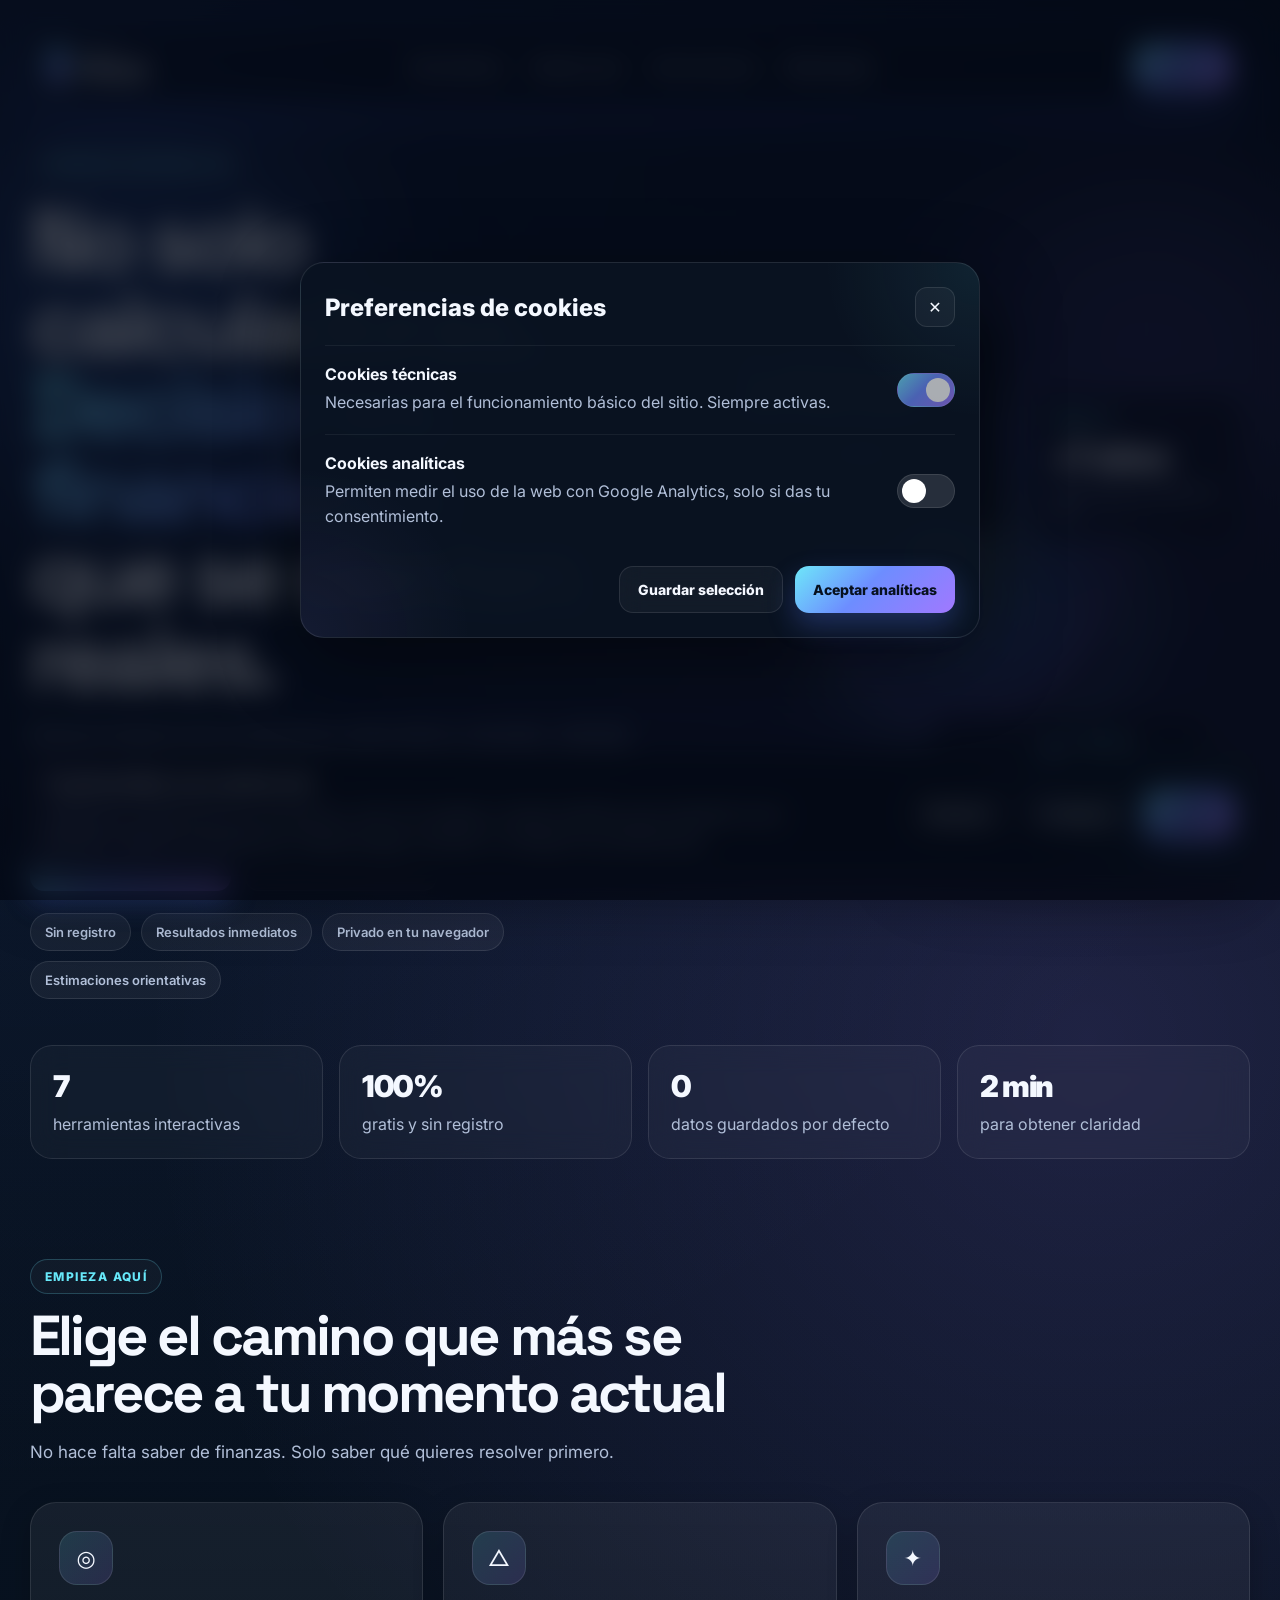
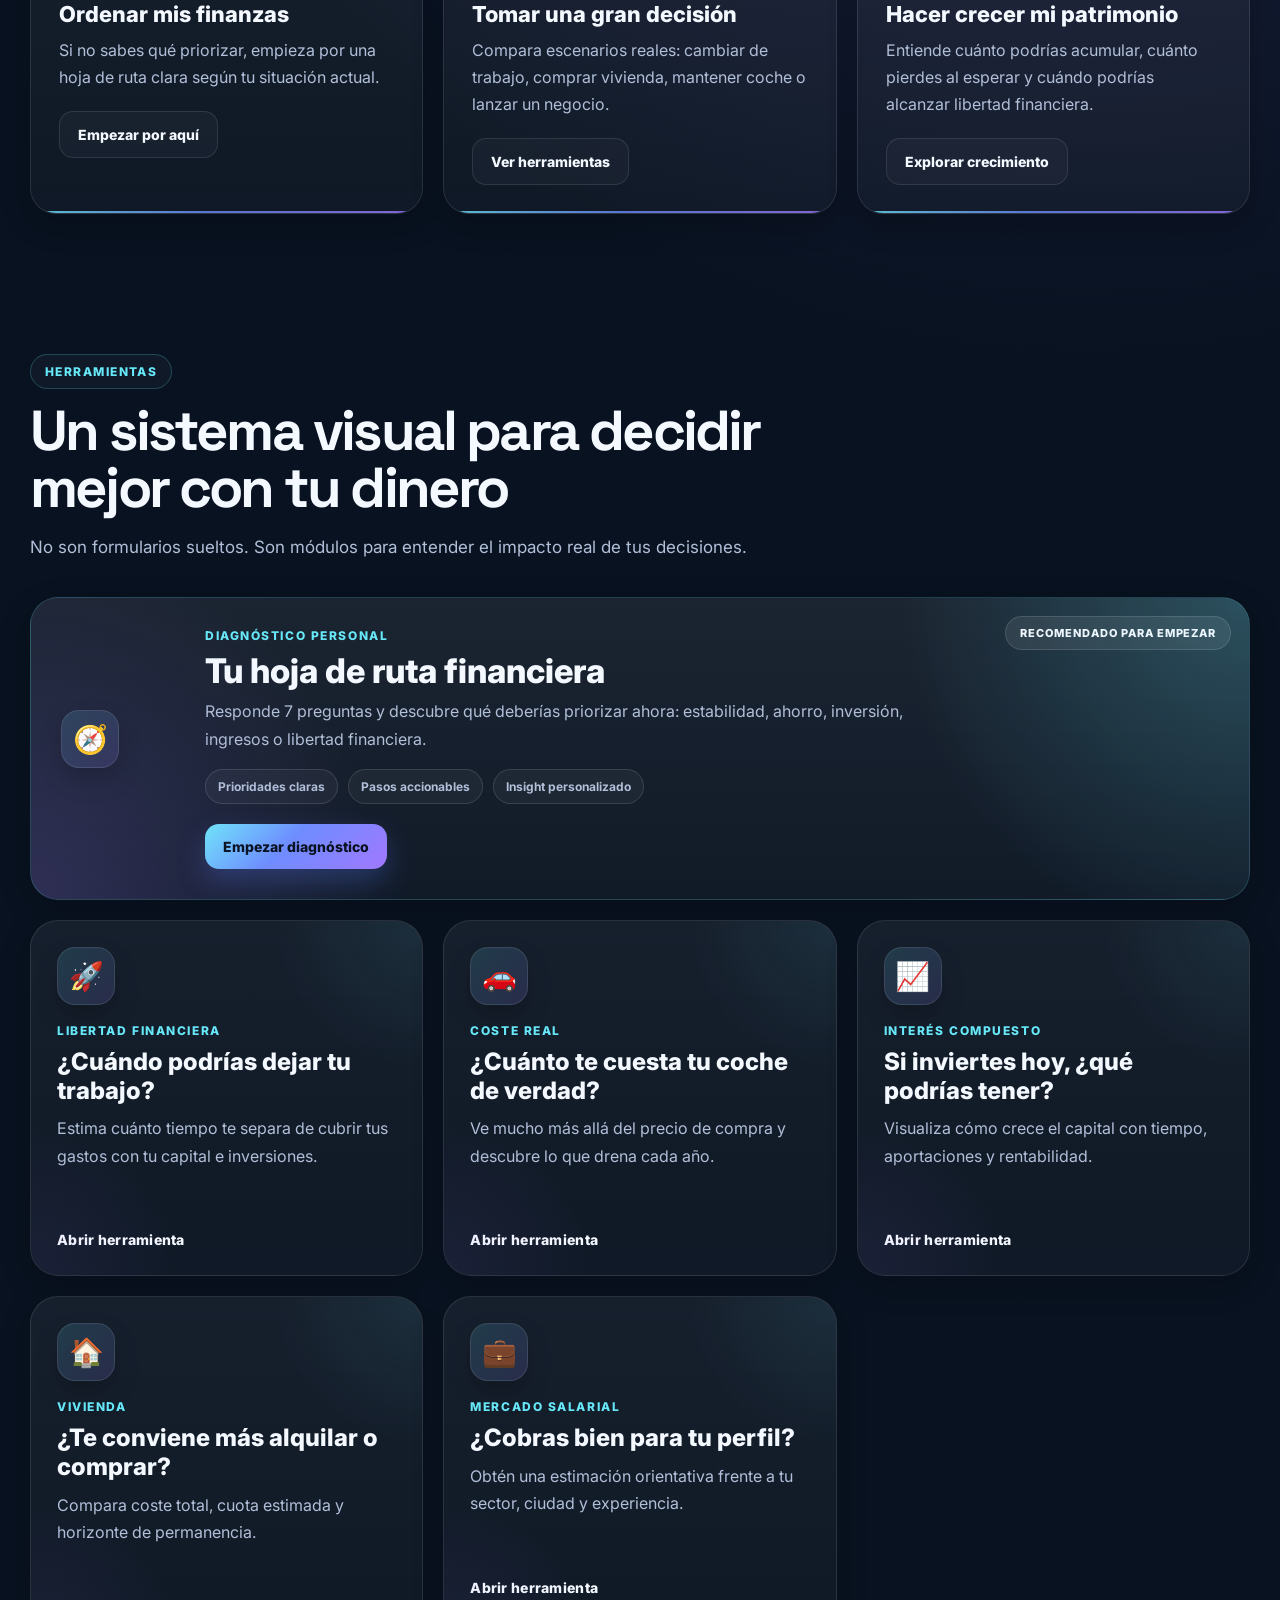
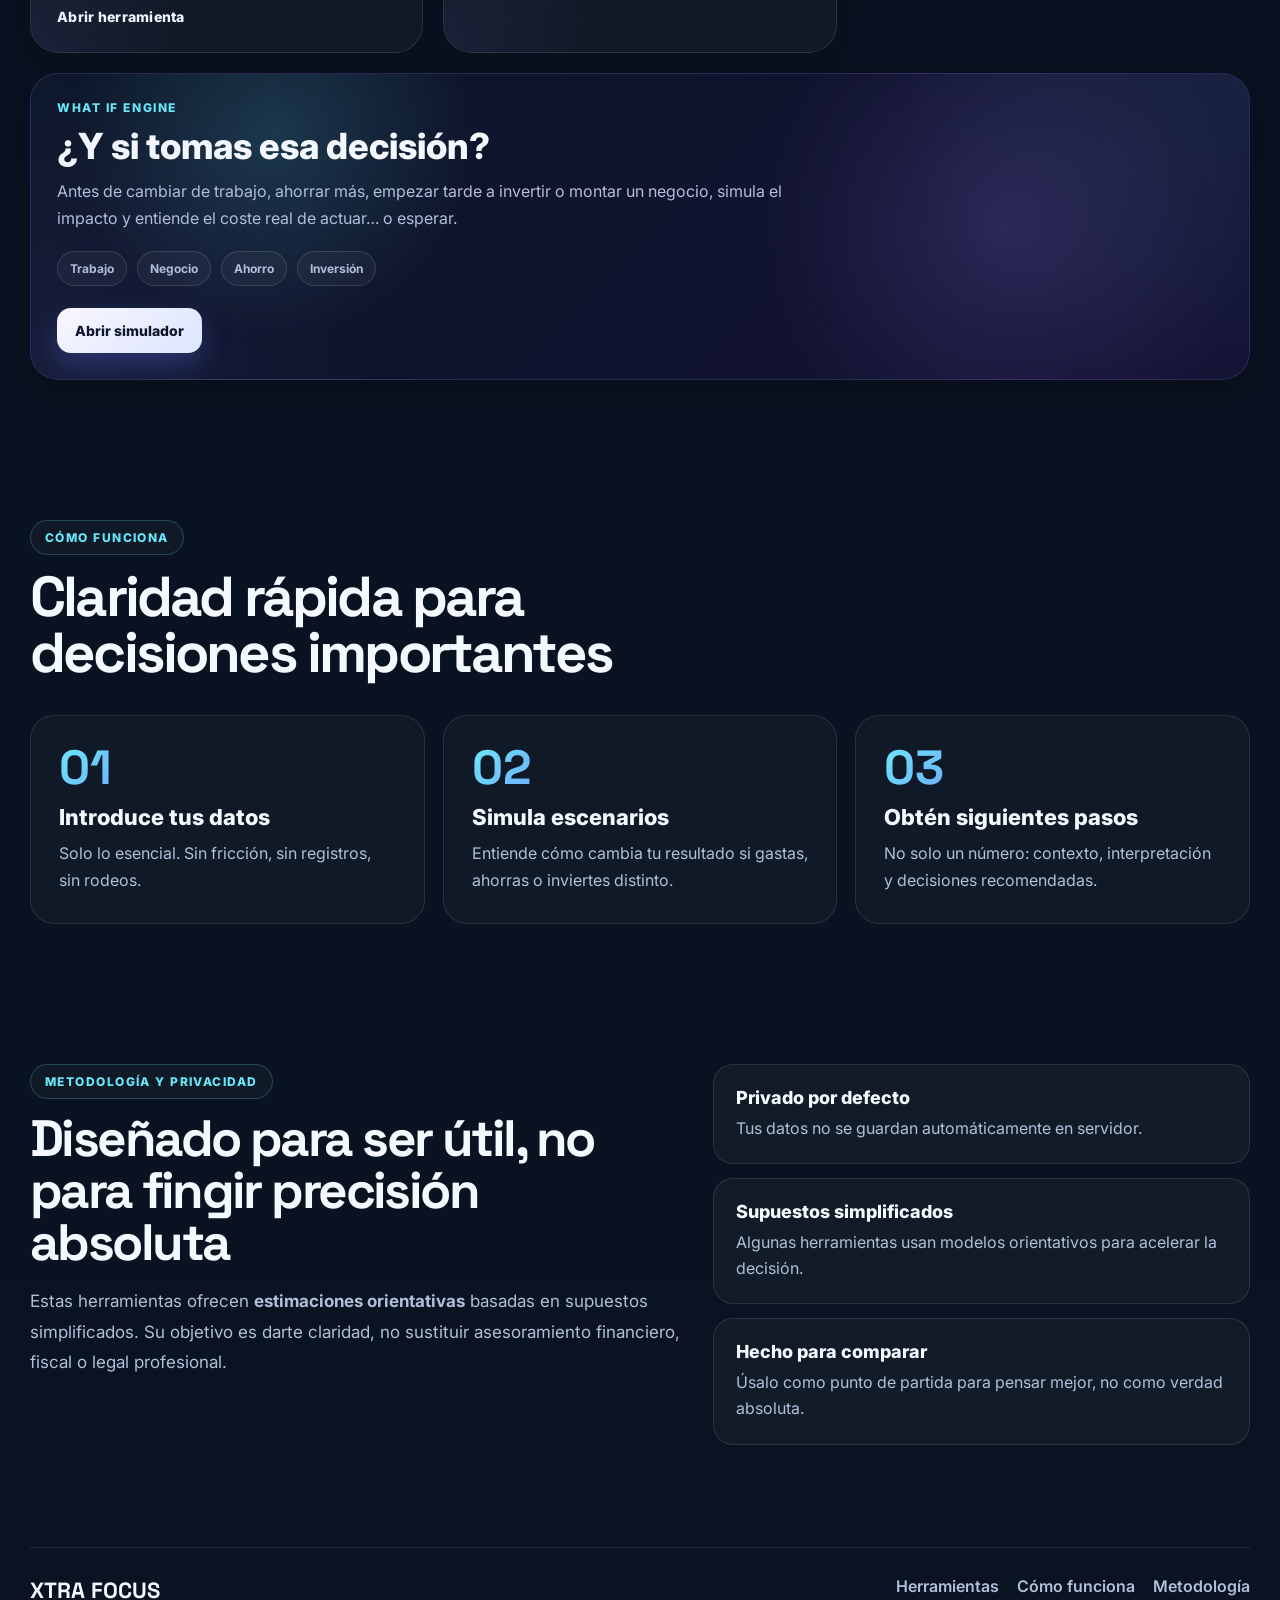
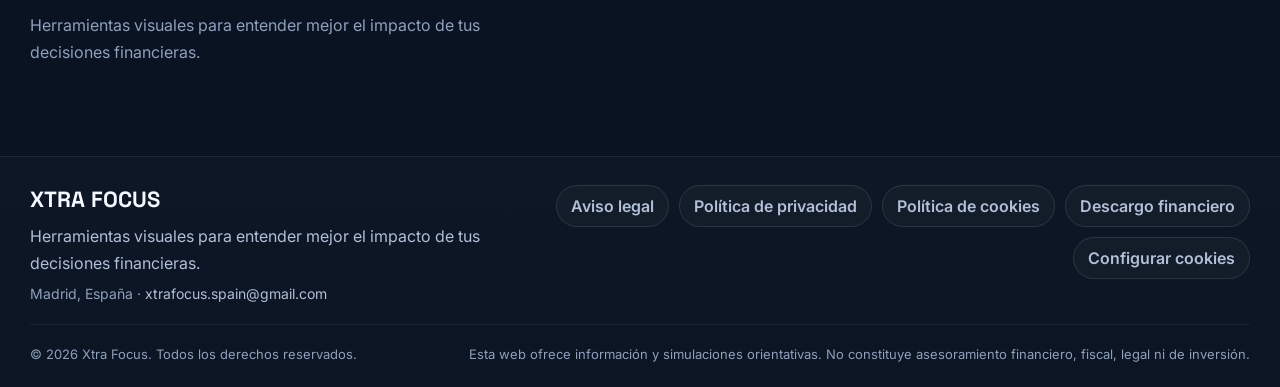
==== index.html @ b89934b6 "historia" ====
<!DOCTYPE html>
<html lang="es">
<head>
  <meta charset="UTF-8" />
  <meta name="viewport" content="width=device-width, initial-scale=1.0" />
  <title>XTRA FOCUS | Financial Decision Lab</title>
  <meta
    name="description"
    content="Simula decisiones financieras reales: libertad financiera, inversión, alquiler vs compra, sueldo, coche y más."
  />
  <link rel="preconnect" href="https://fonts.googleapis.com" />
  <link rel="preconnect" href="https://fonts.gstatic.com" crossorigin />
  <link
    href="https://fonts.googleapis.com/css2?family=Inter:wght@400;500;600;700;800;900&family=Space+Grotesk:wght@500;700&display=swap"
    rel="stylesheet"
  />
  <link rel="stylesheet" href="styles.css" />
</head>
<body>
  <div class="bg-orb bg-orb-1"></div>
  <div class="bg-orb bg-orb-2"></div>
  <div class="bg-grid"></div>
  <div class="bg-noise"></div>

  <!-- HEADER -->
  <header class="site-header">
    <div class="container header-inner">
      <a href="#" class="brand">
        <div class="brand-mark"></div>
        <div class="brand-text">
          <span class="brand-top">XTRA</span>
          <span class="brand-bottom">FOCUS</span>
        </div>
      </a>

      <nav class="main-nav">
        <a href="#tools">Herramientas</a>
        <a href="#paths">Empieza aquí</a>
        <a href="#how">Cómo funciona</a>
        <a href="#trust">Metodología</a>
      </nav>

      <button class="header-cta" data-scroll="#tools">Empezar</button>
    </div>
  </header>

  <!-- HERO -->
  <section class="hero">
    <div class="container hero-grid">
      <div class="hero-copy">
        <div class="eyebrow">Financial Decision Lab</div>
        <h1>
          No solo calculadoras.
          <span>Decisiones financieras</span>
          que se sienten reales.
        </h1>
        <p class="hero-text">
          Simula el impacto de tus decisiones sobre ahorro, inversión, vivienda,
          trabajo y libertad financiera en una experiencia visual diseñada para
          darte claridad.
        </p>

        <div class="hero-actions">
          <button class="btn btn-primary" data-open="ruta">
            Empezar mi hoja de ruta
          </button>
          <button class="btn btn-secondary" data-scroll="#tools">
            Explorar herramientas
          </button>
        </div>

        <div class="hero-chips">
          <span>Sin registro</span>
          <span>Resultados inmediatos</span>
          <span>Privado en tu navegador</span>
          <span>Estimaciones orientativas</span>
        </div>
      </div>

      <div class="hero-visual">
        <div class="visual-core"></div>

        <div class="floating-card floating-card-main">
          <div class="fc-top">RUTA FINANCIERA</div>
          <div class="fc-title">Tu siguiente paso más importante</div>
          <div class="fc-steps">
            <span>01 Base</span>
            <span>02 Ahorro</span>
            <span>03 Inversión</span>
          </div>
        </div>

        <div class="floating-card floating-card-right">
          <div class="mini-label">Impacto</div>
          <div class="mini-number">+7 años</div>
          <div class="mini-sub">antes si ahorras 250€/mes más</div>
        </div>

        <div class="floating-card floating-card-bottom">
          <div class="mini-chart">
            <span></span><span></span><span></span><span></span><span></span>
          </div>
          <div>
            <div class="mini-label">Capital proyectado</div>
            <div class="mini-sub">Visualiza el coste real de esperar</div>
          </div>
        </div>
      </div>
    </div>
  </section>

  <!-- TRUST BAR -->
  <section class="trust-bar">
    <div class="container trust-grid">
      <div class="trust-item">
        <strong>7</strong>
        <span>herramientas interactivas</span>
      </div>
      <div class="trust-item">
        <strong>100%</strong>
        <span>gratis y sin registro</span>
      </div>
      <div class="trust-item">
        <strong>0</strong>
        <span>datos guardados por defecto</span>
      </div>
      <div class="trust-item">
        <strong>2 min</strong>
        <span>para obtener claridad</span>
      </div>
    </div>
  </section>

  <!-- PATHS -->
  <section class="paths-section" id="paths">
    <div class="container">
      <div class="section-head">
        <div class="section-kicker">Empieza aquí</div>
        <h2>Elige el camino que más se parece a tu momento actual</h2>
        <p>No hace falta saber de finanzas. Solo saber qué quieres resolver primero.</p>
      </div>

      <div class="paths-grid">
        <article class="path-card">
          <div class="path-icon">◎</div>
          <h3>Ordenar mis finanzas</h3>
          <p>
            Si no sabes qué priorizar, empieza por una hoja de ruta clara según
            tu situación actual.
          </p>
          <button class="btn btn-ghost" data-open="ruta">Empezar por aquí</button>
        </article>

        <article class="path-card">
          <div class="path-icon">△</div>
          <h3>Tomar una gran decisión</h3>
          <p>
            Compara escenarios reales: cambiar de trabajo, comprar vivienda,
            mantener coche o lanzar un negocio.
          </p>
          <button class="btn btn-ghost" data-scroll="#tools">Ver herramientas</button>
        </article>

        <article class="path-card">
          <div class="path-icon">✦</div>
          <h3>Hacer crecer mi patrimonio</h3>
          <p>
            Entiende cuánto podrías acumular, cuánto pierdes al esperar y cuándo
            podrías alcanzar libertad financiera.
          </p>
          <button class="btn btn-ghost" data-open="invest">Explorar crecimiento</button>
        </article>
      </div>
    </div>
  </section>

  <!-- TOOLS -->
  <section class="tools-section" id="tools">
    <div class="container">
      <div class="section-head">
        <div class="section-kicker">Herramientas</div>
        <h2>Un sistema visual para decidir mejor con tu dinero</h2>
        <p>
          No son formularios sueltos. Son módulos para entender el impacto real
          de tus decisiones.
        </p>
      </div>

      <div class="tools-grid">
        <!-- FEATURED -->
        <article class="tool-card tool-card-featured" data-open="ruta" tabindex="0">
          <div class="tool-featured-badge">Recomendado para empezar</div>

          <div class="tool-featured-left">
            <div class="tool-icon">🧭</div>
          </div>

          <div class="tool-featured-right">
            <div class="tool-tag">Diagnóstico personal</div>
            <h3>Tu hoja de ruta financiera</h3>
            <p>
              Responde 7 preguntas y descubre qué deberías priorizar ahora:
              estabilidad, ahorro, inversión, ingresos o libertad financiera.
            </p>

            <div class="feature-list">
              <span>Prioridades claras</span>
              <span>Pasos accionables</span>
              <span>Insight personalizado</span>
            </div>

            <button class="btn btn-primary">
              Empezar diagnóstico
            </button>
          </div>
        </article>

        <!-- CARD -->
        <article class="tool-card" data-open="freedom" tabindex="0">
          <div class="tool-icon">🚀</div>
          <div class="tool-tag">Libertad financiera</div>
          <h3>¿Cuándo podrías dejar tu trabajo?</h3>
          <p>
            Estima cuánto tiempo te separa de cubrir tus gastos con tu capital e inversiones.
          </p>
          <button class="tool-link">Abrir herramienta</button>
        </article>

        <article class="tool-card" data-open="car" tabindex="0">
          <div class="tool-icon">🚗</div>
          <div class="tool-tag">Coste real</div>
          <h3>¿Cuánto te cuesta tu coche de verdad?</h3>
          <p>
            Ve mucho más allá del precio de compra y descubre lo que drena cada año.
          </p>
          <button class="tool-link">Abrir herramienta</button>
        </article>

        <article class="tool-card" data-open="invest" tabindex="0">
          <div class="tool-icon">📈</div>
          <div class="tool-tag">Interés compuesto</div>
          <h3>Si inviertes hoy, ¿qué podrías tener?</h3>
          <p>
            Visualiza cómo crece el capital con tiempo, aportaciones y rentabilidad.
          </p>
          <button class="tool-link">Abrir herramienta</button>
        </article>

        <article class="tool-card" data-open="rent" tabindex="0">
          <div class="tool-icon">🏠</div>
          <div class="tool-tag">Vivienda</div>
          <h3>¿Te conviene más alquilar o comprar?</h3>
          <p>
            Compara coste total, cuota estimada y horizonte de permanencia.
          </p>
          <button class="tool-link">Abrir herramienta</button>
        </article>

        <article class="tool-card" data-open="sueldos" tabindex="0">
          <div class="tool-icon">💼</div>
          <div class="tool-tag">Mercado salarial</div>
          <h3>¿Cobras bien para tu perfil?</h3>
          <p>
            Obtén una estimación orientativa frente a tu sector, ciudad y experiencia.
          </p>
          <button class="tool-link">Abrir herramienta</button>
        </article>

        <!-- SIMULATOR BIG -->
        <article class="tool-card tool-card-simulator" data-open="simulador" tabindex="0">
          <div class="simulator-overlay"></div>
          <div class="tool-tag">What If Engine</div>
          <h3>¿Y si tomas esa decisión?</h3>
          <p>
            Antes de cambiar de trabajo, ahorrar más, empezar tarde a invertir o
            montar un negocio, simula el impacto y entiende el coste real de actuar… o esperar.
          </p>

          <div class="sim-pills">
            <span>Trabajo</span>
            <span>Negocio</span>
            <span>Ahorro</span>
            <span>Inversión</span>
          </div>

          <button class="btn btn-light">
            Abrir simulador
          </button>
        </article>
      </div>
    </div>
  </section>

  <!-- HOW -->
  <section class="how-section" id="how">
    <div class="container">
      <div class="section-head">
        <div class="section-kicker">Cómo funciona</div>
        <h2>Claridad rápida para decisiones importantes</h2>
      </div>

      <div class="how-grid">
        <article class="how-card">
          <div class="how-num">01</div>
          <h3>Introduce tus datos</h3>
          <p>Solo lo esencial. Sin fricción, sin registros, sin rodeos.</p>
        </article>
        <article class="how-card">
          <div class="how-num">02</div>
          <h3>Simula escenarios</h3>
          <p>Entiende cómo cambia tu resultado si gastas, ahorras o inviertes distinto.</p>
        </article>
        <article class="how-card">
          <div class="how-num">03</div>
          <h3>Obtén siguientes pasos</h3>
          <p>No solo un número: contexto, interpretación y decisiones recomendadas.</p>
        </article>
      </div>
    </div>
  </section>

  <!-- TRUST / METHODOLOGY -->
  <section class="method-section" id="trust">
    <div class="container method-grid">
      <div class="method-copy">
        <div class="section-kicker">Metodología y privacidad</div>
        <h2>Diseñado para ser útil, no para fingir precisión absoluta</h2>
        <p>
          Estas herramientas ofrecen <strong>estimaciones orientativas</strong>
          basadas en supuestos simplificados. Su objetivo es darte claridad,
          no sustituir asesoramiento financiero, fiscal o legal profesional.
        </p>
      </div>

      <div class="method-points">
        <div class="method-item">
          <strong>Privado por defecto</strong>
          <span>Tus datos no se guardan automáticamente en servidor.</span>
        </div>
        <div class="method-item">
          <strong>Supuestos simplificados</strong>
          <span>Algunas herramientas usan modelos orientativos para acelerar la decisión.</span>
        </div>
        <div class="method-item">
          <strong>Hecho para comparar</strong>
          <span>Úsalo como punto de partida para pensar mejor, no como verdad absoluta.</span>
        </div>
      </div>
    </div>
  </section>

  <!-- FOOTER -->
  <footer class="site-footer">
    <div class="container footer-inner">
      <div>
        <div class="footer-brand">XTRA FOCUS</div>
        <p>
          Herramientas visuales para entender mejor el impacto de tus decisiones financieras.
        </p>
      </div>

      <div class="footer-links">
        <a href="#tools">Herramientas</a>
        <a href="#how">Cómo funciona</a>
        <a href="#trust">Metodología</a>
      </div>
    </div>
  </footer>

  <!-- MODAL: RUTA -->
  <div class="modal-overlay" id="modal-ruta" aria-hidden="true">
    <div class="modal modal-quiz" role="dialog" aria-modal="true" aria-labelledby="ruta-title">
      <button class="modal-close" data-close="ruta" aria-label="Cerrar modal">✕</button>

      <div class="quiz-topbar">
        <div class="quiz-progress">
          <div class="quiz-progress-bar" id="quiz-progress-bar"></div>
        </div>
        <div class="quiz-step-label" id="quiz-step-label">Pregunta 1 de 7</div>
      </div>

      <div id="quiz-steps">
        <div class="quiz-step active" id="step-1">
          <div class="modal-icon">🧭</div>
          <h2 id="ruta-title">Tu hoja de ruta financiera</h2>
          <p class="modal-subtitle">7 preguntas. Un plan orientativo adaptado a tu situación.</p>
          <div class="quiz-question">¿Cuál es tu situación laboral actual?</div>
          <div class="quiz-options">
            <button class="quiz-option" data-key="empleo" data-value="empleado">Empleado por cuenta ajena</button>
            <button class="quiz-option" data-key="empleo" data-value="autonomo">Autónomo / Freelance</button>
            <button class="quiz-option" data-key="empleo" data-value="empresario">Empresario</button>
            <button class="quiz-option" data-key="empleo" data-value="sin_trabajo">En búsqueda de empleo</button>
            <button class="quiz-option" data-key="empleo" data-value="estudiante">Estudiante</button>
          </div>
          <button class="btn btn-primary quiz-next" data-next="1" disabled>Siguiente</button>
        </div>

        <div class="quiz-step" id="step-2">
          <div class="quiz-question">¿Cuál es tu rango de ingresos mensuales netos?</div>
          <div class="quiz-options">
            <button class="quiz-option" data-key="ingresos" data-value="menos1000">Menos de 1.000€</button>
            <button class="quiz-option" data-key="ingresos" data-value="1000_2000">Entre 1.000€ y 2.000€</button>
            <button class="quiz-option" data-key="ingresos" data-value="2000_3500">Entre 2.000€ y 3.500€</button>
            <button class="quiz-option" data-key="ingresos" data-value="mas3500">Más de 3.500€</button>
          </div>
          <button class="btn btn-primary quiz-next" data-next="2" disabled>Siguiente</button>
        </div>

        <div class="quiz-step" id="step-3">
          <div class="quiz-question">¿Tienes deudas actualmente?</div>
          <div class="quiz-options">
            <button class="quiz-option" data-key="deudas" data-value="no">No tengo deudas</button>
            <button class="quiz-option" data-key="deudas" data-value="hipoteca">Solo hipoteca</button>
            <button class="quiz-option" data-key="deudas" data-value="coche">Préstamo de coche</button>
            <button class="quiz-option" data-key="deudas" data-value="tarjetas">Tarjetas / deuda de consumo</button>
            <button class="quiz-option" data-key="deudas" data-value="varias">Varias deudas</button>
          </div>
          <button class="btn btn-primary quiz-next" data-next="3" disabled>Siguiente</button>
        </div>

        <div class="quiz-step" id="step-4">
          <div class="quiz-question">¿Tienes fondo de emergencia?</div>
          <p class="quiz-hint">Dinero líquido para cubrir al menos entre 3 y 6 meses de gastos.</p>
          <div class="quiz-options">
            <button class="quiz-option" data-key="emergencia" data-value="no">No tengo nada ahorrado</button>
            <button class="quiz-option" data-key="emergencia" data-value="poco">Menos de 1 mes</button>
            <button class="quiz-option" data-key="emergencia" data-value="medio">Entre 1 y 3 meses</button>
            <button class="quiz-option" data-key="emergencia" data-value="bien">Más de 3 meses</button>
          </div>
          <button class="btn btn-primary quiz-next" data-next="4" disabled>Siguiente</button>
        </div>

        <div class="quiz-step" id="step-5">
          <div class="quiz-question">¿Inviertes actualmente?</div>
          <div class="quiz-options">
            <button class="quiz-option" data-key="inversion" data-value="no">No, no sé por dónde empezar</button>
            <button class="quiz-option" data-key="inversion" data-value="pensando">Lo estoy pensando</button>
            <button class="quiz-option" data-key="inversion" data-value="poco">Sí, algo en fondos o ETFs</button>
            <button class="quiz-option" data-key="inversion" data-value="activo">Sí, tengo cartera diversificada</button>
          </div>
          <button class="btn btn-primary quiz-next" data-next="5" disabled>Siguiente</button>
        </div>

        <div class="quiz-step" id="step-6">
          <div class="quiz-question">¿Cuál es tu principal objetivo financiero ahora mismo?</div>
          <div class="quiz-options">
            <button class="quiz-option" data-key="objetivo" data-value="salir_deudas">Salir de deudas</button>
            <button class="quiz-option" data-key="objetivo" data-value="ahorrar">Ahorrar de verdad</button>
            <button class="quiz-option" data-key="objetivo" data-value="invertir">Empezar a invertir</button>
            <button class="quiz-option" data-key="objetivo" data-value="casa">Comprar vivienda</button>
            <button class="quiz-option" data-key="objetivo" data-value="negocio">Montar un negocio</button>
            <button class="quiz-option" data-key="objetivo" data-value="libertad">Libertad financiera</button>
          </div>
          <button class="btn btn-primary quiz-next" data-next="6" disabled>Siguiente</button>
        </div>

        <div class="quiz-step" id="step-7">
          <div class="quiz-question">¿Cuánto tiempo puedes dedicar a tus finanzas cada semana?</div>
          <div class="quiz-options">
            <button class="quiz-option" data-key="tiempo" data-value="nada">Menos de 30 minutos</button>
            <button class="quiz-option" data-key="tiempo" data-value="poco">Entre 30 min y 2 horas</button>
            <button class="quiz-option" data-key="tiempo" data-value="medio">Entre 2 y 5 horas</button>
            <button class="quiz-option" data-key="tiempo" data-value="mucho">Más de 5 horas</button>
          </div>
          <button class="btn btn-primary quiz-next" id="quiz-finish" disabled>Ver mi plan</button>
        </div>
      </div>

      <div id="quiz-result" class="quiz-result" hidden>
        <div class="result-top">
          <div class="modal-icon">🎯</div>
          <h2>Tu hoja de ruta personalizada</h2>
          <p class="modal-subtitle" id="roadmap-level-label"></p>
        </div>

        <div class="result-pill" id="roadmap-level-badge"></div>

        <div class="roadmap-steps" id="roadmap-steps-container"></div>

        <div class="result-insight-box" id="roadmap-insight-box"></div>

        <div class="assumption-note">
          Esta hoja de ruta es orientativa y usa un modelo simplificado para priorizar tus siguientes pasos.
        </div>

        <button class="btn btn-secondary full" id="reset-quiz-btn">Repetir quiz</button>
      </div>
    </div>
  </div>

  <!-- MODAL LIBERTAD -->
  <div class="modal-overlay" id="modal-freedom" aria-hidden="true">
    <div class="modal" role="dialog" aria-modal="true">
      <button class="modal-close" data-close="freedom" aria-label="Cerrar modal">✕</button>
      <div class="modal-header">
        <div class="modal-icon">🚀</div>
        <h2>Libertad financiera</h2>
        <p class="modal-subtitle">Una estimación orientativa basada en ahorro, gastos y rentabilidad.</p>
      </div>

      <div class="form-grid">
        <div class="form-group">
          <label for="f-age">Tu edad actual</label>
          <input type="number" id="f-age" placeholder="30" min="18" max="80" />
        </div>
        <div class="form-group">
          <label for="f-income">Ingresos mensuales netos</label>
          <div class="input-prefix"><span>€</span><input type="number" id="f-income" placeholder="2500" /></div>
        </div>
        <div class="form-group">
          <label for="f-expenses">Gastos mensuales</label>
          <div class="input-prefix"><span>€</span><input type="number" id="f-expenses" placeholder="1800" /></div>
        </div>
        <div class="form-group">
          <label for="f-savings">Ahorros actuales</label>
          <div class="input-prefix"><span>€</span><input type="number" id="f-savings" placeholder="10000" /></div>
        </div>
        <div class="form-group full">
          <label for="f-return">Rentabilidad anual esperada</label>
          <div class="input-suffix"><input type="number" id="f-return" placeholder="7" min="0" max="20" step="0.1" /><span>%</span></div>
        </div>
      </div>

      <button class="btn btn-primary full" id="calc-freedom-btn">Calcular mi estimación</button>

      <div class="results-box" id="result-freedom">
        <div class="results-head">
          <div class="results-kicker">Resultado principal</div>
          <div class="result-main" id="r-freedom-years">—</div>
          <div class="result-label">años estimados para alcanzar tu objetivo</div>
        </div>

        <div class="result-details">
          <div class="result-detail-item"><div class="value" id="r-freedom-age">—</div><div class="label">Edad estimada</div></div>
          <div class="result-detail-item"><div class="value" id="r-freedom-capital">—</div><div class="label">Capital objetivo</div></div>
          <div class="result-detail-item"><div class="value" id="r-freedom-monthly">—</div><div class="label">Ahorro mensual</div></div>
          <div class="result-detail-item"><div class="value" id="r-freedom-rate">—</div><div class="label">Tasa de ahorro</div></div>
        </div>

        <div class="result-insight" id="r-freedom-insight"></div>
        <div class="assumption-note">Supuestos: regla del 4%, rentabilidad constante y aportación mensual fija. No incluye inflación ni impuestos.</div>
      </div>
    </div>
  </div>

  <!-- MODAL COCHE -->
  <div class="modal-overlay" id="modal-car" aria-hidden="true">
    <div class="modal" role="dialog" aria-modal="true">
      <button class="modal-close" data-close="car" aria-label="Cerrar modal">✕</button>
      <div class="modal-header">
        <div class="modal-icon">🚗</div>
        <h2>Coste real de tu coche</h2>
        <p class="modal-subtitle">Una estimación más realista del impacto total de mantener tu vehículo.</p>
      </div>

      <div class="form-grid">
        <div class="form-group">
          <label for="c-price">Precio del coche</label>
          <div class="input-prefix"><span>€</span><input type="number" id="c-price" placeholder="20000" /></div>
        </div>
        <div class="form-group">
          <label for="c-insurance">Seguro anual</label>
          <div class="input-prefix"><span>€</span><input type="number" id="c-insurance" placeholder="600" /></div>
        </div>
        <div class="form-group">
          <label for="c-fuel">Combustible mensual</label>
          <div class="input-prefix"><span>€</span><input type="number" id="c-fuel" placeholder="120" /></div>
        </div>
        <div class="form-group">
          <label for="c-maintenance">Mantenimiento anual</label>
          <div class="input-prefix"><span>€</span><input type="number" id="c-maintenance" placeholder="400" /></div>
        </div>
        <div class="form-group full">
          <label for="c-years">Años que lo tendrás</label>
          <input type="number" id="c-years" placeholder="5" min="1" max="20" />
        </div>
      </div>

      <button class="btn btn-primary full" id="calc-car-btn">Calcular coste real</button>

      <div class="results-box" id="result-car">
        <div class="results-head">
          <div class="results-kicker">Resultado principal</div>
          <div class="result-main" id="r-car-total">—</div>
          <div class="result-label">coste total estimado en el período</div>
        </div>

        <div class="result-details">
          <div class="result-detail-item"><div class="value" id="r-car-year">—</div><div class="label">Coste por año</div></div>
          <div class="result-detail-item"><div class="value" id="r-car-month">—</div><div class="label">Coste por mes</div></div>
          <div class="result-detail-item"><div class="value" id="r-car-day">—</div><div class="label">Coste por día</div></div>
          <div class="result-detail-item"><div class="value" id="r-car-km">—</div><div class="label">Coste por km</div></div>
        </div>

        <div class="result-insight" id="r-car-insight"></div>
        <div class="assumption-note">Supuestos: depreciación simplificada, 15.000 km/año y costes medios orientativos.</div>
      </div>
    </div>
  </div>

  <!-- MODAL INVERSIÓN -->
  <div class="modal-overlay" id="modal-invest" aria-hidden="true">
    <div class="modal" role="dialog" aria-modal="true">
      <button class="modal-close" data-close="invest" aria-label="Cerrar modal">✕</button>
      <div class="modal-header">
        <div class="modal-icon">📈</div>
        <h2>Interés compuesto</h2>
        <p class="modal-subtitle">Visualiza cómo puede crecer tu dinero si empiezas hoy.</p>
      </div>

      <div class="form-grid">
        <div class="form-group">
          <label for="i-initial">Capital inicial</label>
          <div class="input-prefix"><span>€</span><input type="number" id="i-initial" placeholder="5000" /></div>
        </div>
        <div class="form-group">
          <label for="i-monthly">Aportación mensual</label>
          <div class="input-prefix"><span>€</span><input type="number" id="i-monthly" placeholder="200" /></div>
        </div>
        <div class="form-group">
          <label for="i-return">Rentabilidad anual esperada</label>
          <div class="input-suffix"><input type="number" id="i-return" placeholder="7" min="0" max="30" step="0.1" /><span>%</span></div>
        </div>
        <div class="form-group">
          <label for="i-years">Años de inversión</label>
          <input type="number" id="i-years" placeholder="20" min="1" max="60" />
        </div>
      </div>

      <button class="btn btn-primary full" id="calc-invest-btn">Ver mi proyección</button>

      <div class="results-box" id="result-invest">
        <div class="results-head">
          <div class="results-kicker">Resultado principal</div>
          <div class="result-main" id="r-invest-total">—</div>
          <div class="result-label">capital acumulado estimado</div>
        </div>

        <div class="result-details">
          <div class="result-detail-item"><div class="value" id="r-invest-contributed">—</div><div class="label">Dinero aportado</div></div>
          <div class="result-detail-item"><div class="value" id="r-invest-gains">—</div><div class="label">Ganancias estimadas</div></div>
          <div class="result-detail-item"><div class="value" id="r-invest-multiplier">—</div><div class="label">Multiplicador</div></div>
          <div class="result-detail-item"><div class="value" id="r-invest-monthly-income">—</div><div class="label">Renta mensual 4%</div></div>
        </div>

        <div class="result-insight" id="r-invest-insight"></div>
        <div class="assumption-note">Supuestos: aportación constante, capitalización mensual y rentabilidad estable. No incluye inflación ni impuestos.</div>
      </div>
    </div>
  </div>

  <!-- MODAL ALQUILER VS COMPRA -->
  <div class="modal-overlay" id="modal-rent" aria-hidden="true">
    <div class="modal" role="dialog" aria-modal="true">
      <button class="modal-close" data-close="rent" aria-label="Cerrar modal">✕</button>
      <div class="modal-header">
        <div class="modal-icon">🏠</div>
        <h2>Alquilar o comprar</h2>
        <p class="modal-subtitle">Una comparación orientativa del coste total según tus datos.</p>
      </div>

      <div class="form-grid">
        <div class="form-group">
          <label for="h-price">Precio del piso</label>
          <div class="input-prefix"><span>€</span><input type="number" id="h-price" placeholder="250000" /></div>
        </div>
        <div class="form-group">
          <label for="h-down">Ahorros para entrada</label>
          <div class="input-prefix"><span>€</span><input type="number" id="h-down" placeholder="50000" /></div>
        </div>
        <div class="form-group">
          <label for="h-rent">Alquiler equivalente mensual</label>
          <div class="input-prefix"><span>€</span><input type="number" id="h-rent" placeholder="900" /></div>
        </div>
        <div class="form-group">
          <label for="h-rate">Tipo de interés hipotecario</label>
          <div class="input-suffix"><input type="number" id="h-rate" placeholder="3.5" min="0" max="12" step="0.1" /><span>%</span></div>
        </div>
        <div class="form-group full">
          <label for="h-years">Años de hipoteca</label>
          <input type="number" id="h-years" placeholder="30" min="5" max="40" />
        </div>
      </div>

      <button class="btn btn-primary full" id="calc-rent-btn">Comparar escenario</button>

      <div class="results-box" id="result-rent">
        <div class="results-head">
          <div class="results-kicker">Veredicto orientativo</div>
          <div class="result-main" id="r-rent-verdict">—</div>
          <div class="result-label" id="r-rent-verdict-label">según tus datos actuales</div>
        </div>

        <div class="result-details">
          <div class="result-detail-item"><div class="value" id="r-rent-mortgage">—</div><div class="label">Cuota hipoteca</div></div>
          <div class="result-detail-item"><div class="value" id="r-rent-total-cost">—</div><div class="label">Coste compra</div></div>
          <div class="result-detail-item"><div class="value" id="r-rent-total-rent">—</div><div class="label">Coste alquiler</div></div>
          <div class="result-detail-item"><div class="value" id="r-rent-break">—</div><div class="label">Punto equilibrio</div></div>
        </div>

        <div class="result-insight" id="r-rent-insight"></div>
        <div class="assumption-note">Supuestos: modelo simplificado con IBI, gastos de compra y subida anual del alquiler. No incluye revalorización, comunidad ni coste de oportunidad.</div>
      </div>
    </div>
  </div>

  <!-- MODAL SUELDOS -->
  <div class="modal-overlay" id="modal-sueldos" aria-hidden="true">
    <div class="modal" role="dialog" aria-modal="true">
      <button class="modal-close" data-close="sueldos" aria-label="Cerrar modal">✕</button>
      <div class="modal-header">
        <div class="modal-icon">💼</div>
        <h2>Radiografía de sueldos</h2>
        <p class="modal-subtitle">Estimación orientativa. No sustituye una base salarial real de mercado.</p>
      </div>

      <div class="form-grid">
        <div class="form-group">
          <label for="s-sector">Sector</label>
          <select id="s-sector">
            <option value="">Selecciona</option>
            <option value="tech">Tecnología / IT</option>
            <option value="marketing">Marketing / Comunicación</option>
            <option value="finanzas">Finanzas / Banca</option>
            <option value="salud">Salud / Sanidad</option>
            <option value="educacion">Educación</option>
            <option value="logistica">Logística / Transporte</option>
            <option value="construccion">Construcción / Arquitectura</option>
            <option value="hosteleria">Hostelería / Turismo</option>
            <option value="legal">Legal / RRHH</option>
            <option value="otro">Otro</option>
          </select>
        </div>

        <div class="form-group">
          <label for="s-ciudad">Ciudad</label>
          <select id="s-ciudad">
            <option value="">Selecciona</option>
            <option value="madrid">Madrid</option>
            <option value="barcelona">Barcelona</option>
            <option value="valencia">Valencia</option>
            <option value="sevilla">Sevilla</option>
            <option value="bilbao">Bilbao / País Vasco</option>
            <option value="zaragoza">Zaragoza</option>
            <option value="malaga">Málaga</option>
            <option value="otra">Otra ciudad</option>
          </select>
        </div>

        <div class="form-group">
          <label for="s-experiencia">Experiencia</label>
          <select id="s-experiencia">
            <option value="">Selecciona</option>
            <option value="junior">Junior (0-2 años)</option>
            <option value="medio">Medio (3-5 años)</option>
            <option value="senior">Senior (6-10 años)</option>
            <option value="experto">Experto (+10 años)</option>
          </select>
        </div>

        <div class="form-group">
          <label for="s-salario">Salario bruto anual</label>
          <div class="input-prefix"><span>€</span><input type="number" id="s-salario" placeholder="28000" /></div>
        </div>
      </div>

      <button class="btn btn-primary full" id="calc-sueldos-btn">Ver estimación</button>

      <div class="results-box" id="result-sueldos">
        <div class="results-head">
          <div class="results-kicker">Posición orientativa</div>
          <div class="result-main" id="r-sueldos-percentil">—</div>
          <div class="result-label" id="r-sueldos-percentil-label">de profesionales con perfil similar</div>
        </div>

        <div class="result-details">
          <div class="result-detail-item"><div class="value" id="r-sueldos-minimo">—</div><div class="label">Mínimo estimado</div></div>
          <div class="result-detail-item"><div class="value" id="r-sueldos-mediana">—</div><div class="label">Mediana estimada</div></div>
          <div class="result-detail-item"><div class="value" id="r-sueldos-maximo">—</div><div class="label">Máximo estimado</div></div>
          <div class="result-detail-item"><div class="value" id="r-sueldos-neto">—</div><div class="label">Neto estimado/mes</div></div>
        </div>

        <div class="result-insight" id="r-sueldos-insight"></div>
        <div class="assumption-note">Modelo salarial orientativo con rangos internos simplificados y estimación de neto no exacta.</div>
      </div>
    </div>
  </div>

  <!-- MODAL SIMULADOR -->
  <div class="modal-overlay" id="modal-simulador" aria-hidden="true">
    <div class="modal modal-simulator" role="dialog" aria-modal="true">
      <button class="modal-close" data-close="simulador" aria-label="Cerrar modal">✕</button>

      <div class="modal-header">
        <div class="modal-icon">🧠</div>
        <h2>Simulador de decisiones</h2>
        <p class="modal-subtitle">Explora el impacto de actuar hoy… o esperar demasiado.</p>
      </div>

      <div class="simulator-selector" id="simulator-selector">
        <button class="sim-scenario-card" data-scenario="negocio">
          <div class="sim-scenario-icon">💼</div>
          <div class="sim-scenario-title">¿Y si monto un negocio?</div>
          <div class="sim-scenario-desc">Inversión, beneficio y tiempo para recuperar.</div>
        </button>

        <button class="sim-scenario-card" data-scenario="ahorro">
          <div class="sim-scenario-icon">💰</div>
          <div class="sim-scenario-title">¿Y si ahorro más cada mes?</div>
          <div class="sim-scenario-desc">Visualiza el efecto acumulado de pequeños cambios.</div>
        </button>

        <button class="sim-scenario-card" data-scenario="inversion">
          <div class="sim-scenario-icon">📈</div>
          <div class="sim-scenario-title">¿Y si hubiera empezado antes?</div>
          <div class="sim-scenario-desc">Calcula el coste real de retrasarte.</div>
        </button>

        <button class="sim-scenario-card" data-scenario="trabajo">
          <div class="sim-scenario-icon">🚀</div>
          <div class="sim-scenario-title">¿Y si cambio de trabajo?</div>
          <div class="sim-scenario-desc">Cuánto vale realmente una mejora salarial.</div>
        </button>
      </div>

      <div class="simulator-form" id="simulator-form" hidden>
        <button class="sim-back-btn" id="sim-back-btn">← Cambiar escenario</button>
        <div class="sim-scenario-header" id="sim-scenario-header"></div>
        <div id="sim-fields"></div>
        <button class="btn btn-primary full" id="run-simulation-btn">Simular escenario</button>
      </div>

      <div class="results-box" id="result-simulador">
        <div class="results-head">
          <div class="results-kicker">Resultado simulado</div>
          <div class="result-main" id="r-sim-main">—</div>
          <div class="result-label" id="r-sim-label"></div>
        </div>

        <div class="result-details" id="r-sim-details"></div>
        <div class="result-insight" id="r-sim-insight"></div>
        <div class="assumption-note">Simulación simplificada con fines orientativos. Los resultados reales dependen de muchas más variables.</div>
      </div>
    </div>
  </div>

  <!-- TOAST -->
  <div class="toast" id="toast"></div>

  <!-- =========================
  FOOTER LEGAL PREMIUM
  ========================= -->
  <footer class="legal-footer">
    <div class="container legal-footer-inner">
      <div class="legal-brand-block">
        <div class="footer-brand">XTRA FOCUS</div>
        <p class="legal-footer-text">
          Herramientas visuales para entender mejor el impacto de tus decisiones financieras.
        </p>
        <p class="legal-footer-mini">
          Madrid, España · <a href="mailto:xtrafocus.spain@gmail.com">xtrafocus.spain@gmail.com</a>
        </p>
      </div>
    
      <div class="legal-links-group">
        <button class="legal-link-btn" data-legal-open="aviso">Aviso legal</button>
        <button class="legal-link-btn" data-legal-open="privacidad">Política de privacidad</button>
        <button class="legal-link-btn" data-legal-open="cookies">Política de cookies</button>
        <button class="legal-link-btn" data-legal-open="disclaimer">Descargo financiero</button>
        <button class="legal-link-btn" id="open-cookie-settings">Configurar cookies</button>
      </div>
    </div>
  
    <div class="container legal-footer-bottom">
      <p>
        © <span id="current-year"></span> Xtra Focus. Todos los derechos reservados.
      </p>
      <p>
        Esta web ofrece información y simulaciones orientativas. No constituye asesoramiento financiero, fiscal, legal ni de inversión.
      </p>
    </div>
  </footer>
  
  <!-- =========================
  MODALES LEGALES
  ========================= -->
  
  <div class="modal-overlay legal-modal-overlay" id="legal-aviso" aria-hidden="true">
    <div class="modal legal-modal" role="dialog" aria-modal="true" aria-labelledby="legal-aviso-title">
      <button class="modal-close" data-legal-close="aviso" aria-label="Cerrar">✕</button>
      <div class="modal-header">
        <div class="modal-icon">⚖️</div>
        <h2 id="legal-aviso-title">Aviso legal</h2>
        <p class="modal-subtitle">Información general del sitio web.</p>
      </div>
    
      <div class="legal-content">
        <h3>1. Titular del sitio web</h3>
        <p>
          En cumplimiento del deber de información, se hace constar que este sitio web, identificado bajo la marca
          <strong>Xtra Focus</strong>, es un proyecto digital operado desde <strong>Madrid, España</strong>.
        </p>
        <p>
          Para cualquier consulta legal o relativa al sitio web, puede contactarse a través del correo electrónico:
          <strong>xtrafocus.spain@gmail.com</strong>.
        </p>
      
        <h3>2. Objeto</h3>
        <p>
          El presente sitio web tiene como finalidad ofrecer contenido, simulaciones, calculadoras y herramientas
          orientativas relacionadas con finanzas personales, toma de decisiones financieras, ahorro, inversión,
          vivienda, trabajo y planificación económica.
        </p>
      
        <h3>3. Condiciones de uso</h3>
        <p>
          El acceso y navegación por este sitio web atribuyen la condición de usuario e implican la aceptación de las
          presentes condiciones de uso. El usuario se compromete a hacer un uso adecuado del contenido, de la
          información y de las funcionalidades disponibles.
        </p>
      
        <h3>4. Propiedad intelectual</h3>
        <p>
          Los textos, diseños, código, estructura, identidad visual y demás elementos del sitio web están protegidos
          por la normativa aplicable en materia de propiedad intelectual e industrial. Queda prohibida su reproducción,
          distribución o transformación sin autorización expresa del titular, salvo en los casos legalmente permitidos.
        </p>
      
        <h3>5. Enlaces externos</h3>
        <p>
          Este sitio web puede incluir enlaces a páginas de terceros. Xtra Focus no se responsabiliza del contenido,
          políticas, disponibilidad o prácticas de dichos sitios externos.
        </p>
      
        <h3>6. Responsabilidad</h3>
        <p>
          Se procura que la información mostrada en esta web sea clara, útil y razonablemente actualizada. No obstante,
          no se garantiza la ausencia de errores, la exactitud absoluta de los contenidos ni la disponibilidad continua
          del sitio web.
        </p>
      </div>
    </div>
  </div>
  
  <div class="modal-overlay legal-modal-overlay" id="legal-privacidad" aria-hidden="true">
    <div class="modal legal-modal" role="dialog" aria-modal="true" aria-labelledby="legal-privacidad-title">
      <button class="modal-close" data-legal-close="privacidad" aria-label="Cerrar">✕</button>
      <div class="modal-header">
        <div class="modal-icon">🔒</div>
        <h2 id="legal-privacidad-title">Política de privacidad</h2>
        <p class="modal-subtitle">Tratamiento de datos personales y privacidad.</p>
      </div>
    
      <div class="legal-content">
        <h3>1. Responsable</h3>
        <p>
          El responsable de este sitio web y, en su caso, del tratamiento de los datos personales vinculados a su uso,
          es <strong>Xtra Focus</strong>, proyecto digital operado desde <strong>Madrid, España</strong>.
        </p>
        <p>
          Correo de contacto: <strong>xtrafocus.spain@gmail.com</strong>
        </p>
      
        <h3>2. Datos personales tratados</h3>
        <p>
          En el estado actual del sitio web, <strong>Xtra Focus no solicita formularios de contacto, no crea cuentas
          de usuario y no recoge datos personales de forma directa</strong> a través de campos introducidos por el usuario.
        </p>
        <p>
          No obstante, el uso de herramientas de analítica puede implicar el tratamiento limitado de determinados datos
          técnicos o identificadores en línea, siempre sujeto al consentimiento del usuario cuando sea legalmente exigible.
        </p>
      
        <h3>3. Finalidad del tratamiento</h3>
        <p>
          En caso de aceptarse cookies analíticas, la finalidad será medir el uso del sitio web, comprender de forma
          agregada cómo navegan los usuarios y mejorar el contenido, diseño, rendimiento y experiencia general del sitio.
        </p>
      
        <h3>4. Base jurídica</h3>
        <p>
          La base jurídica para el uso de cookies analíticas no necesarias será el <strong>consentimiento del usuario</strong>.
          Si el usuario no presta dicho consentimiento, esas cookies no se activarán.
        </p>
      
        <h3>5. Destinatarios y terceros</h3>
        <p>
          En caso de aceptación de cookies analíticas, determinados datos técnicos podrán ser tratados por
          <strong>Google Analytics</strong>, servicio prestado por Google. Dicho tratamiento estará sujeto a las
          condiciones y políticas del proveedor correspondiente.
        </p>
      
        <h3>6. Conservación</h3>
        <p>
          La información relativa al consentimiento de cookies se conservará localmente en el navegador del usuario
          durante el tiempo técnicamente necesario para recordar su preferencia, salvo que el usuario la elimine
          manualmente o modifique su decisión.
        </p>
      
        <h3>7. Derechos</h3>
        <p>
          En la medida en que resulte aplicable conforme a la normativa de protección de datos, el usuario podrá ejercer
          sus derechos de acceso, rectificación, supresión, oposición, limitación del tratamiento y demás derechos
          legalmente reconocidos escribiendo a <strong>xtrafocus.spain@gmail.com</strong>.
        </p>
      
        <h3>8. Menores</h3>
        <p>
          Este sitio web no está específicamente dirigido a menores de edad y no pretende recabar datos personales de
          menores de forma consciente.
        </p>
      
        <h3>9. Cambios en esta política</h3>
        <p>
          Esta política podrá actualizarse para adaptarse a cambios legales, técnicos o funcionales del sitio web.
        </p>
      </div>
    </div>
  </div>
  
  <div class="modal-overlay legal-modal-overlay" id="legal-cookies" aria-hidden="true">
    <div class="modal legal-modal" role="dialog" aria-modal="true" aria-labelledby="legal-cookies-title">
      <button class="modal-close" data-legal-close="cookies" aria-label="Cerrar">✕</button>
      <div class="modal-header">
        <div class="modal-icon">🍪</div>
        <h2 id="legal-cookies-title">Política de cookies</h2>
        <p class="modal-subtitle">Información sobre el uso de cookies en este sitio.</p>
      </div>
    
      <div class="legal-content">
        <h3>1. ¿Qué son las cookies?</h3>
        <p>
          Las cookies son pequeños archivos que se almacenan en el dispositivo del usuario cuando visita una página web.
          Pueden servir para funciones técnicas, recordar preferencias o analizar el uso del sitio.
        </p>
      
        <h3>2. Qué tipos de cookies usa este sitio</h3>
        <p>En este momento, este sitio puede utilizar:</p>
        <ul>
          <li><strong>Cookies técnicas o necesarias:</strong> imprescindibles para el funcionamiento básico del sitio.</li>
          <li><strong>Cookies analíticas:</strong> únicamente si el usuario presta su consentimiento expreso.</li>
        </ul>
      
        <h3>3. Cookies analíticas</h3>
        <p>
          Si el usuario acepta las cookies analíticas, este sitio podrá utilizar <strong>Google Analytics</strong> para
          obtener estadísticas agregadas de uso, como páginas visitadas, tiempo de navegación, tipo de dispositivo,
          rendimiento general y comportamiento anónimo o seudonimizado del tráfico.
        </p>
      
        <h3>4. Base de legitimación</h3>
        <p>
          Las cookies analíticas no necesarias se instalarán únicamente tras la aceptación expresa del usuario mediante
          el banner o panel de configuración de cookies.
        </p>
      
        <h3>5. Cómo gestionar las cookies</h3>
        <p>
          El usuario puede aceptar, rechazar o modificar sus preferencias de cookies en cualquier momento mediante la
          opción <strong>“Configurar cookies”</strong> disponible en el pie de página.
        </p>
      
        <h3>6. Eliminación de cookies</h3>
        <p>
          Además, el usuario puede eliminar o bloquear cookies desde la configuración de su navegador.
        </p>
      
        <h3>7. Cambios</h3>
        <p>
          Esta política de cookies podrá actualizarse si se incorporan nuevas herramientas, servicios de terceros o
          cambios normativos.
        </p>
      </div>
    </div>
  </div>
  
  <div class="modal-overlay legal-modal-overlay" id="legal-disclaimer" aria-hidden="true">
    <div class="modal legal-modal" role="dialog" aria-modal="true" aria-labelledby="legal-disclaimer-title">
      <button class="modal-close" data-legal-close="disclaimer" aria-label="Cerrar">✕</button>
      <div class="modal-header">
        <div class="modal-icon">📉</div>
        <h2 id="legal-disclaimer-title">Descargo de responsabilidad financiera</h2>
        <p class="modal-subtitle">Importante antes de utilizar las herramientas del sitio.</p>
      </div>
    
      <div class="legal-content">
        <h3>1. Finalidad informativa y orientativa</h3>
        <p>
          Los contenidos, simuladores, cálculos, comparativas y herramientas ofrecidos en Xtra Focus tienen una finalidad
          exclusivamente <strong>informativa, educativa y orientativa</strong>.
        </p>
      
        <h3>2. No constituye asesoramiento profesional</h3>
        <p>
          Nada de lo contenido en este sitio web constituye asesoramiento financiero, de inversión, fiscal, contable,
          hipotecario, jurídico o profesional personalizado.
        </p>
      
        <h3>3. Supuestos simplificados</h3>
        <p>
          Los resultados mostrados por las herramientas se basan en modelos simplificados, hipótesis generales y datos
          introducidos por el usuario, por lo que no garantizan exactitud completa ni resultados futuros reales.
        </p>
      
        <h3>4. Responsabilidad del usuario</h3>
        <p>
          Cualquier decisión tomada a partir de la información o simulaciones del sitio web será responsabilidad exclusiva
          del usuario. Antes de adoptar decisiones económicas relevantes, se recomienda contrastar la información y, en su
          caso, acudir a un profesional cualificado.
        </p>
      
        <h3>5. No garantía de resultados</h3>
        <p>
          Xtra Focus no garantiza rendimientos, ahorros, plazos, impactos económicos ni resultados futuros derivados del
          uso de las herramientas del sitio.
        </p>
      </div>
    </div>
  </div>
  
  <!-- =========================
  BANNER / PANEL DE COOKIES
  ========================= -->
  <div class="cookie-banner" id="cookie-banner" aria-live="polite" hidden>
    <div class="cookie-banner-inner">
      <div class="cookie-banner-copy">
        <div class="cookie-banner-title">Tu privacidad, con control real</div>
        <p>
          Utilizamos cookies técnicas necesarias y, solo si lo aceptas, cookies analíticas para entender el uso del sitio
          y mejorar la experiencia. Puedes aceptar, rechazar o configurar tus preferencias.
        </p>
      </div>
    
      <div class="cookie-banner-actions">
        <button class="btn btn-secondary" id="cookie-reject">Rechazar</button>
        <button class="btn btn-ghost" id="cookie-configure">Configurar</button>
        <button class="btn btn-primary" id="cookie-accept">Aceptar</button>
      </div>
    </div>
  </div>
  
  <div class="cookie-panel" id="cookie-panel" hidden>
    <div class="cookie-panel-card">
      <div class="cookie-panel-head">
        <h3>Preferencias de cookies</h3>
        <button class="cookie-panel-close" id="cookie-panel-close" aria-label="Cerrar">✕</button>
      </div>
    
      <div class="cookie-option">
        <div>
          <strong>Cookies técnicas</strong>
          <p>Necesarias para el funcionamiento básico del sitio. Siempre activas.</p>
        </div>
        <label class="switch disabled">
          <input type="checkbox" checked disabled />
          <span></span>
        </label>
      </div>
    
      <div class="cookie-option">
        <div>
          <strong>Cookies analíticas</strong>
          <p>Permiten medir el uso de la web con Google Analytics, solo si das tu consentimiento.</p>
        </div>
        <label class="switch">
          <input type="checkbox" id="analytics-consent-toggle" />
          <span></span>
        </label>
      </div>
    
      <div class="cookie-panel-actions">
        <button class="btn btn-secondary" id="cookie-save-selection">Guardar selección</button>
        <button class="btn btn-primary" id="cookie-accept-all-panel">Aceptar analíticas</button>
      </div>
    </div>
  </div>

  <script src="script.js"></script> 
</body>
</html>
---- styles.css ----
:root {
  --bg: #07111f;
  --bg-2: #0b1729;
  --panel: rgba(13, 23, 40, 0.72);
  --panel-strong: rgba(15, 27, 46, 0.9);
  --panel-soft: rgba(255, 255, 255, 0.05);
  --line: rgba(255, 255, 255, 0.1);
  --line-2: rgba(130, 160, 255, 0.22);

  --text: #f4f8ff;
  --text-2: #b1bfd8;
  --text-3: #8fa0bd;

  --cyan: #67e8f9;
  --blue: #5b7cff;
  --violet: #9b7cff;
  --teal: #33d6c6;
  --danger: #ff7d9c;
  --success: #67f0a5;
  --warning: #ffd36b;

  --grad-main: linear-gradient(135deg, #6ee7f9 0%, #6d8dff 45%, #a178ff 100%);
  --grad-soft: linear-gradient(135deg, rgba(103, 232, 249, 0.15), rgba(155, 124, 255, 0.15));
  --grad-panel: linear-gradient(180deg, rgba(255,255,255,0.06), rgba(255,255,255,0.03));

  --radius: 24px;
  --radius-md: 18px;
  --radius-sm: 14px;

  --shadow-1: 0 10px 30px rgba(0, 0, 0, 0.22);
  --shadow-2: 0 30px 90px rgba(0, 0, 0, 0.35);
  --shadow-glow: 0 0 0 1px rgba(255,255,255,0.04), 0 16px 40px rgba(65, 92, 255, 0.18);
}

* {
  box-sizing: border-box;
}

html {
  scroll-behavior: smooth;
}

body {
  margin: 0;
  background:
    radial-gradient(circle at top left, rgba(88, 128, 255, 0.12), transparent 28%),
    radial-gradient(circle at 85% 20%, rgba(155, 124, 255, 0.16), transparent 22%),
    linear-gradient(180deg, #07111f 0%, #081220 40%, #091321 100%);
  color: var(--text);
  font-family: "Inter", system-ui, sans-serif;
  overflow-x: hidden;
  min-height: 100vh;
}

body.modal-open {
  overflow: hidden;
}

button,
input,
select,
textarea {
  font: inherit;
}

.bg-grid {
  position: fixed;
  inset: 0;
  background-image:
    linear-gradient(rgba(255,255,255,0.04) 1px, transparent 1px),
    linear-gradient(90deg, rgba(255,255,255,0.04) 1px, transparent 1px);
  background-size: 44px 44px;
  mask-image: radial-gradient(circle at center, rgba(0,0,0,0.85), transparent 85%);
  opacity: 0.22;
  pointer-events: none;
  z-index: -3;
}

.bg-noise {
  position: fixed;
  inset: 0;
  opacity: 0.07;
  pointer-events: none;
  z-index: -2;
  background-image: radial-gradient(rgba(255,255,255,0.7) 0.5px, transparent 0.5px);
  background-size: 6px 6px;
  mix-blend-mode: soft-light;
}

.bg-orb {
  position: fixed;
  border-radius: 999px;
  filter: blur(80px);
  pointer-events: none;
  z-index: -4;
}

.bg-orb-1 {
  width: 420px;
  height: 420px;
  left: -80px;
  top: 100px;
  background: rgba(76, 138, 255, 0.22);
  animation: floatOrb 11s ease-in-out infinite;
}

.bg-orb-2 {
  width: 360px;
  height: 360px;
  right: -60px;
  top: 180px;
  background: rgba(155, 124, 255, 0.18);
  animation: floatOrb 14s ease-in-out infinite reverse;
}

@keyframes floatOrb {
  0%, 100% { transform: translateY(0) translateX(0); }
  50% { transform: translateY(-22px) translateX(16px); }
}

.container {
  width: min(1220px, calc(100% - 32px));
  margin: 0 auto;
}

/* HEADER */
.site-header {
  position: sticky;
  top: 14px;
  z-index: 50;
  padding-top: 14px;
}

.header-inner {
  display: flex;
  align-items: center;
  justify-content: space-between;
  gap: 18px;
  min-height: 76px;
  padding: 12px 18px;
  border: 1px solid var(--line);
  border-radius: 22px;
  background: rgba(8, 16, 30, 0.6);
  backdrop-filter: blur(22px);
  box-shadow: var(--shadow-glow);
}

.brand {
  display: inline-flex;
  align-items: center;
  gap: 12px;
  text-decoration: none;
  color: var(--text);
}

.brand-mark {
  width: 16px;
  height: 40px;
  border-radius: 999px;
  background: var(--grad-main);
  box-shadow: 0 0 24px rgba(103, 232, 249, 0.55);
}

.brand-text {
  display: flex;
  flex-direction: column;
  line-height: 1;
}

.brand-top {
  font-size: 11px;
  font-weight: 800;
  letter-spacing: 0.28em;
  color: var(--text-2);
}

.brand-bottom {
  font-family: "Space Grotesk", sans-serif;
  font-size: 24px;
  font-weight: 700;
  letter-spacing: -0.04em;
  color: var(--text);
}

.main-nav {
  display: flex;
  align-items: center;
  gap: 28px;
}

.main-nav a {
  color: var(--text-2);
  text-decoration: none;
  font-size: 14px;
  font-weight: 600;
  transition: 0.25s ease;
}

.main-nav a:hover {
  color: var(--text);
}

.header-cta,
.btn {
  border: 0;
  outline: none;
  cursor: pointer;
  font-family: inherit;
  transition: 0.28s ease;
}

.header-cta,
.btn-primary,
.btn-light {
  position: relative;
  overflow: hidden;
  background: var(--grad-main);
  color: #07111f;
  box-shadow: 0 12px 28px rgba(91, 124, 255, 0.28);
}

.header-cta:hover,
.btn-primary:hover,
.btn-light:hover {
  transform: translateY(-2px);
  box-shadow: 0 18px 40px rgba(91, 124, 255, 0.32);
}

.header-cta,
.btn {
  padding: 14px 18px;
  border-radius: 14px;
  font-weight: 800;
  font-size: 14px;
}

.btn {
  display: inline-flex;
  justify-content: center;
  align-items: center;
  gap: 10px;
}

.btn-secondary {
  background: rgba(255,255,255,0.04);
  color: var(--text);
  border: 1px solid var(--line);
  backdrop-filter: blur(12px);
}

.btn-secondary:hover,
.btn-ghost:hover {
  background: rgba(255,255,255,0.08);
  transform: translateY(-2px);
}

.btn-ghost {
  background: rgba(255,255,255,0.03);
  color: var(--text);
  border: 1px solid var(--line);
}

.btn-light {
  background: linear-gradient(135deg, #ffffff 0%, #dfe9ff 100%);
  color: #07111f;
}

.full {
  width: 100%;
}

/* HERO */
.hero {
  padding: 56px 0 36px;
}

.hero-grid {
  display: grid;
  grid-template-columns: 1.05fr 0.95fr;
  align-items: center;
  gap: 42px;
  min-height: calc(100vh - 170px);
}

.eyebrow,
.section-kicker,
.results-kicker {
  display: inline-flex;
  align-items: center;
  gap: 8px;
  width: fit-content;
  padding: 9px 14px;
  border: 1px solid rgba(110, 231, 249, 0.22);
  border-radius: 999px;
  background: rgba(255,255,255,0.03);
  color: var(--cyan);
  font-size: 12px;
  font-weight: 800;
  letter-spacing: 0.12em;
  text-transform: uppercase;
}

.hero h1 {
  margin: 18px 0 18px;
  font-family: "Space Grotesk", sans-serif;
  font-size: clamp(48px, 7vw, 88px);
  line-height: 0.95;
  letter-spacing: -0.06em;
  max-width: 760px;
}

.hero h1 span {
  display: block;
  background: var(--grad-main);
  -webkit-background-clip: text;
  -webkit-text-fill-color: transparent;
}

.hero-text {
  max-width: 640px;
  color: var(--text-2);
  font-size: 19px;
  line-height: 1.7;
}

.hero-actions {
  display: flex;
  flex-wrap: wrap;
  gap: 14px;
  margin-top: 28px;
}

.hero-chips {
  display: flex;
  flex-wrap: wrap;
  gap: 10px;
  margin-top: 22px;
}

.hero-chips span {
  padding: 10px 14px;
  border-radius: 999px;
  background: rgba(255,255,255,0.05);
  border: 1px solid var(--line);
  color: var(--text-2);
  font-size: 13px;
  font-weight: 600;
}

.hero-visual {
  position: relative;
  min-height: 620px;
  display: flex;
  justify-content: center;
  align-items: center;
}

.visual-core {
  width: 320px;
  height: 320px;
  border-radius: 999px;
  background:
    radial-gradient(circle at 40% 40%, rgba(255,255,255,0.65), rgba(255,255,255,0.08) 16%, rgba(91,124,255,0.22) 45%, rgba(155,124,255,0.18) 70%, transparent 72%),
    radial-gradient(circle at center, rgba(103,232,249,0.18), transparent 60%);
  box-shadow:
    0 0 80px rgba(103, 232, 249, 0.18),
    0 0 120px rgba(155, 124, 255, 0.14);
  animation: pulseCore 4.5s ease-in-out infinite;
}

@keyframes pulseCore {
  0%, 100% { transform: scale(1); filter: saturate(1); }
  50% { transform: scale(1.05); filter: saturate(1.12); }
}

.floating-card {
  position: absolute;
  border-radius: 24px;
  border: 1px solid rgba(255,255,255,0.12);
  background: rgba(10, 18, 32, 0.7);
  backdrop-filter: blur(18px);
  box-shadow: var(--shadow-2);
}

.floating-card-main {
  left: 24px;
  top: 54px;
  width: 290px;
  padding: 22px;
  animation: floatCard 7s ease-in-out infinite;
}

.floating-card-right {
  right: 8px;
  top: 130px;
  width: 210px;
  padding: 18px;
  animation: floatCard 8s ease-in-out infinite reverse;
}

.floating-card-bottom {
  right: 40px;
  bottom: 56px;
  width: 280px;
  padding: 18px;
  display: flex;
  align-items: center;
  gap: 16px;
  animation: floatCard 9s ease-in-out infinite;
}

@keyframes floatCard {
  0%, 100% { transform: translateY(0) rotate(0.2deg); }
  50% { transform: translateY(-10px) rotate(-0.3deg); }
}

.fc-top,
.mini-label {
  color: var(--cyan);
  font-size: 11px;
  font-weight: 800;
  letter-spacing: 0.16em;
  text-transform: uppercase;
}

.fc-title {
  margin-top: 10px;
  font-size: 24px;
  font-weight: 800;
  line-height: 1.15;
}

.fc-steps {
  display: flex;
  flex-wrap: wrap;
  gap: 8px;
  margin-top: 16px;
}

.fc-steps span,
.feature-list span,
.sim-pills span {
  padding: 9px 12px;
  border-radius: 999px;
  border: 1px solid rgba(255,255,255,0.12);
  background: rgba(255,255,255,0.04);
  color: var(--text-2);
  font-size: 12px;
  font-weight: 700;
}

.mini-number {
  margin-top: 10px;
  font-size: 34px;
  font-weight: 900;
  letter-spacing: -0.05em;
}

.mini-sub {
  margin-top: 6px;
  color: var(--text-2);
  font-size: 13px;
  line-height: 1.5;
}

.mini-chart {
  height: 58px;
  display: flex;
  align-items: end;
  gap: 8px;
}

.mini-chart span {
  width: 16px;
  border-radius: 999px;
  background: var(--grad-main);
  box-shadow: 0 0 18px rgba(103, 232, 249, 0.2);
}

.mini-chart span:nth-child(1) { height: 20px; }
.mini-chart span:nth-child(2) { height: 26px; }
.mini-chart span:nth-child(3) { height: 34px; }
.mini-chart span:nth-child(4) { height: 44px; }
.mini-chart span:nth-child(5) { height: 56px; }

/* TRUST */
.trust-bar {
  padding: 10px 0 30px;
}

.trust-grid {
  display: grid;
  grid-template-columns: repeat(4, 1fr);
  gap: 16px;
}

.trust-item {
  padding: 22px;
  border-radius: 22px;
  border: 1px solid var(--line);
  background: rgba(255,255,255,0.03);
  backdrop-filter: blur(14px);
}

.trust-item strong {
  display: block;
  font-size: 30px;
  font-weight: 900;
  letter-spacing: -0.05em;
  color: var(--text);
}

.trust-item span {
  display: block;
  margin-top: 8px;
  color: var(--text-2);
  line-height: 1.5;
}

/* SECTIONS */
.paths-section,
.tools-section,
.how-section,
.method-section {
  padding: 70px 0;
}

.section-head {
  max-width: 760px;
  margin-bottom: 34px;
}

.section-head h2 {
  margin: 14px 0 10px;
  font-family: "Space Grotesk", sans-serif;
  font-size: clamp(34px, 4.4vw, 58px);
  line-height: 1;
  letter-spacing: -0.05em;
}

.section-head p {
  color: var(--text-2);
  font-size: 17px;
  line-height: 1.75;
}

/* PATHS */
.paths-grid {
  display: grid;
  grid-template-columns: repeat(3, 1fr);
  gap: 20px;
}

.path-card {
  padding: 28px;
  border-radius: 26px;
  border: 1px solid var(--line);
  background: linear-gradient(180deg, rgba(255,255,255,0.06), rgba(255,255,255,0.03));
  box-shadow: var(--shadow-1);
  position: relative;
  overflow: hidden;
}

.path-card::before {
  content: "";
  position: absolute;
  inset: auto 0 0 0;
  height: 2px;
  background: var(--grad-main);
  opacity: 0.8;
}

.path-icon {
  width: 54px;
  height: 54px;
  border-radius: 18px;
  display: grid;
  place-items: center;
  background: var(--grad-soft);
  border: 1px solid rgba(255,255,255,0.1);
  color: var(--text);
  font-size: 22px;
  margin-bottom: 16px;
}

.path-card h3 {
  margin: 0 0 10px;
  font-size: 22px;
  font-weight: 800;
}

.path-card p {
  margin: 0 0 20px;
  color: var(--text-2);
  line-height: 1.7;
}

/* TOOLS */
.tools-grid {
  display: grid;
  grid-template-columns: repeat(12, 1fr);
  gap: 20px;
}

.tool-card {
  grid-column: span 4;
  position: relative;
  padding: 26px;
  border-radius: 28px;
  border: 1px solid var(--line);
  background: linear-gradient(180deg, rgba(255,255,255,0.06), rgba(255,255,255,0.03));
  box-shadow: var(--shadow-1);
  overflow: hidden;
  cursor: pointer;
  transition: transform 0.32s ease, border-color 0.32s ease, box-shadow 0.32s ease, background 0.32s ease;
}

.tool-card:hover,
.tool-card:focus-visible {
  transform: translateY(-8px);
  border-color: rgba(103, 232, 249, 0.28);
  box-shadow:
    0 0 0 1px rgba(103,232,249,0.08),
    0 22px 46px rgba(0,0,0,0.3),
    0 0 32px rgba(91, 124, 255, 0.12);
  outline: none;
}

.tool-card::after {
  content: "";
  position: absolute;
  inset: 0;
  background:
    radial-gradient(circle at top right, rgba(103,232,249,0.08), transparent 28%),
    radial-gradient(circle at bottom left, rgba(155,124,255,0.08), transparent 28%);
  pointer-events: none;
}

.tool-icon {
  width: 58px;
  height: 58px;
  border-radius: 18px;
  display: grid;
  place-items: center;
  background: var(--grad-soft);
  border: 1px solid rgba(255,255,255,0.1);
  box-shadow: 0 12px 24px rgba(0,0,0,0.2);
  font-size: 28px;
  margin-bottom: 18px;
}

.tool-tag {
  color: var(--cyan);
  font-size: 12px;
  font-weight: 800;
  letter-spacing: 0.13em;
  text-transform: uppercase;
}

.tool-card h3 {
  margin: 10px 0 10px;
  font-size: 24px;
  font-weight: 800;
  line-height: 1.2;
}

.tool-card p {
  margin: 0;
  color: var(--text-2);
  line-height: 1.7;
  min-height: 96px;
}

.tool-link {
  margin-top: 20px;
  padding: 0;
  border: 0;
  background: transparent;
  color: var(--text);
  font-size: 14px;
  font-weight: 800;
  letter-spacing: 0.02em;
  cursor: pointer;
}

.tool-card-featured {
  grid-column: 1 / -1;
  display: grid;
  grid-template-columns: 120px 1fr;
  gap: 24px;
  align-items: center;
  padding: 30px;
  border: 1px solid rgba(103,232,249,0.18);
  background:
    radial-gradient(circle at top right, rgba(103,232,249,0.16), transparent 28%),
    radial-gradient(circle at bottom left, rgba(155,124,255,0.14), transparent 28%),
    linear-gradient(180deg, rgba(255,255,255,0.08), rgba(255,255,255,0.04));
}

.tool-featured-badge {
  position: absolute;
  top: 18px;
  right: 18px;
  padding: 9px 14px;
  border-radius: 999px;
  background: rgba(255,255,255,0.08);
  border: 1px solid rgba(255,255,255,0.12);
  color: var(--text);
  font-size: 11px;
  font-weight: 800;
  letter-spacing: 0.08em;
  text-transform: uppercase;
}

.tool-featured-right h3 {
  font-size: 34px;
  line-height: 1.05;
}

.tool-featured-right p {
  min-height: auto;
  max-width: 760px;
}

.feature-list {
  display: flex;
  flex-wrap: wrap;
  gap: 10px;
  margin: 16px 0 20px;
}

.tool-card-simulator {
  grid-column: 1 / -1;
  background:
    radial-gradient(circle at 20% 20%, rgba(103,232,249,0.16), transparent 20%),
    radial-gradient(circle at 80% 50%, rgba(155,124,255,0.18), transparent 25%),
    linear-gradient(135deg, rgba(12,23,40,0.96), rgba(20,18,52,0.96));
  border: 1px solid rgba(155,124,255,0.2);
}

.tool-card-simulator h3 {
  font-size: 36px;
  max-width: 720px;
}

.tool-card-simulator p {
  max-width: 760px;
  min-height: auto;
}

.sim-pills {
  display: flex;
  flex-wrap: wrap;
  gap: 10px;
  margin: 18px 0 22px;
}

.simulator-overlay {
  position: absolute;
  inset: 0;
  background: linear-gradient(90deg, transparent, rgba(255,255,255,0.03), transparent);
  transform: translateX(-100%);
  transition: transform 1s ease;
  pointer-events: none;
}

.tool-card-simulator:hover .simulator-overlay {
  transform: translateX(100%);
}

/* HOW */
.how-grid {
  display: grid;
  grid-template-columns: repeat(3, 1fr);
  gap: 18px;
}

.how-card {
  padding: 28px;
  border-radius: 24px;
  border: 1px solid var(--line);
  background: rgba(255,255,255,0.03);
}

.how-num {
  font-family: "Space Grotesk", sans-serif;
  font-size: 48px;
  font-weight: 700;
  line-height: 1;
  background: var(--grad-main);
  -webkit-background-clip: text;
  -webkit-text-fill-color: transparent;
}

.how-card h3 {
  margin: 12px 0 10px;
  font-size: 22px;
  font-weight: 800;
}

.how-card p {
  margin: 0;
  color: var(--text-2);
  line-height: 1.7;
}

/* METHOD */
.method-grid {
  display: grid;
  grid-template-columns: 1.1fr 0.9fr;
  gap: 26px;
  align-items: start;
}

.method-copy h2 {
  margin: 14px 0 14px;
  font-family: "Space Grotesk", sans-serif;
  font-size: clamp(34px, 4vw, 56px);
  line-height: 1.02;
  letter-spacing: -0.05em;
}

.method-copy p {
  color: var(--text-2);
  font-size: 17px;
  line-height: 1.8;
}

.method-points {
  display: grid;
  gap: 14px;
}

.method-item {
  padding: 22px;
  border-radius: 20px;
  border: 1px solid var(--line);
  background: rgba(255,255,255,0.04);
}

.method-item strong {
  display: block;
  font-size: 18px;
  font-weight: 800;
  margin-bottom: 8px;
}

.method-item span {
  color: var(--text-2);
  line-height: 1.6;
}

/* FOOTER */
.site-footer {
  padding: 32px 0 60px;
}

.footer-inner {
  display: flex;
  justify-content: space-between;
  gap: 30px;
  padding-top: 28px;
  border-top: 1px solid var(--line);
}

.footer-brand {
  font-family: "Space Grotesk", sans-serif;
  font-size: 22px;
  font-weight: 700;
  margin-bottom: 8px;
}

.footer-inner p {
  color: var(--text-3);
  max-width: 520px;
  line-height: 1.7;
  margin: 0;
}

.footer-links {
  display: flex;
  gap: 18px;
  align-items: flex-start;
  flex-wrap: wrap;
}

.footer-links a {
  color: var(--text-2);
  text-decoration: none;
  font-weight: 600;
}

/* MODAL */
.modal-overlay {
  position: fixed;
  inset: 0;
  z-index: 100;
  display: grid;
  place-items: center;
  padding: 22px;
  background: rgba(3, 8, 18, 0.68);
  backdrop-filter: blur(18px);
  opacity: 0;
  visibility: hidden;
  pointer-events: none;
  transition: 0.28s ease;
}

.modal-overlay.active {
  opacity: 1;
  visibility: visible;
  pointer-events: auto;
}

.modal {
  width: min(760px, 100%);
  max-height: min(92vh, 1000px);
  overflow-y: auto;
  padding: 28px;
  border-radius: 28px;
  border: 1px solid rgba(255,255,255,0.1);
  background:
    radial-gradient(circle at top right, rgba(103,232,249,0.08), transparent 22%),
    radial-gradient(circle at bottom left, rgba(155,124,255,0.08), transparent 24%),
    rgba(10, 19, 34, 0.95);
  box-shadow: 0 24px 80px rgba(0,0,0,0.45);
  transform: translateY(20px) scale(0.98);
  transition: 0.3s ease;
}

.modal-overlay.active .modal {
  transform: translateY(0) scale(1);
}

.modal-simulator {
  width: min(860px, 100%);
}

.modal-quiz {
  width: min(820px, 100%);
}

.modal-close {
  position: sticky;
  top: 0;
  margin-left: auto;
  display: grid;
  place-items: center;
  width: 42px;
  height: 42px;
  border-radius: 14px;
  border: 1px solid var(--line);
  background: rgba(255,255,255,0.05);
  color: var(--text);
  cursor: pointer;
  z-index: 4;
}

.modal-close:hover {
  background: rgba(255,255,255,0.1);
}

.modal-header {
  margin-bottom: 24px;
}

.modal-icon {
  width: 64px;
  height: 64px;
  border-radius: 20px;
  display: grid;
  place-items: center;
  background: var(--grad-soft);
  border: 1px solid rgba(255,255,255,0.1);
  font-size: 30px;
  margin-bottom: 16px;
  box-shadow: 0 16px 30px rgba(0,0,0,0.22);
}

.modal h2 {
  margin: 0 0 8px;
  font-family: "Space Grotesk", sans-serif;
  font-size: 34px;
  line-height: 1.05;
  letter-spacing: -0.04em;
}

.modal-subtitle {
  margin: 0;
  color: var(--text-2);
  line-height: 1.7;
}

/* FORMS */
.form-grid {
  display: grid;
  grid-template-columns: 1fr 1fr;
  gap: 18px;
  margin: 10px 0 22px;
}

.form-group {
  display: flex;
  flex-direction: column;
  gap: 8px;
}

.form-group.full {
  grid-column: 1 / -1;
}

.form-group label {
  color: var(--text-2);
  font-size: 13px;
  font-weight: 700;
  letter-spacing: 0.06em;
  text-transform: uppercase;
}

.form-group input,
.form-group select {
  width: 100%;
  min-height: 54px;
  padding: 0 16px;
  border-radius: 16px;
  border: 1px solid rgba(255,255,255,0.1);
  background: rgba(255,255,255,0.05);
  color: var(--text);
  outline: none;
  transition: 0.25s ease;
}

.form-group input::placeholder {
  color: #7f92b1;
}

.form-group input:focus,
.form-group select:focus {
  border-color: rgba(103,232,249,0.42);
  box-shadow: 0 0 0 4px rgba(103,232,249,0.08);
  background: rgba(255,255,255,0.07);
}

.input-prefix,
.input-suffix {
  position: relative;
}

.input-prefix span,
.input-suffix span {
  position: absolute;
  top: 50%;
  transform: translateY(-50%);
  color: var(--text-2);
  font-weight: 700;
  pointer-events: none;
}

.input-prefix span {
  left: 16px;
}

.input-prefix input {
  padding-left: 38px;
}

.input-suffix span {
  right: 16px;
}

.input-suffix input {
  padding-right: 38px;
}

/* RESULTS */
.results-box,
.quiz-result {
  display: none;
  margin-top: 22px;
  padding: 24px;
  border-radius: 24px;
  border: 1px solid rgba(103,232,249,0.14);
  background:
    radial-gradient(circle at top right, rgba(103,232,249,0.12), transparent 22%),
    radial-gradient(circle at bottom left, rgba(155,124,255,0.12), transparent 24%),
    rgba(255,255,255,0.04);
}

.results-box.show,
.quiz-result.show {
  display: block;
  animation: fadeUp 0.4s ease;
}

.results-head {
  margin-bottom: 18px;
}

.result-main {
  margin-top: 12px;
  font-family: "Space Grotesk", sans-serif;
  font-size: clamp(42px, 7vw, 68px);
  font-weight: 700;
  line-height: 0.95;
  letter-spacing: -0.06em;
}

.result-label {
  margin-top: 8px;
  color: var(--text-2);
  font-size: 15px;
  line-height: 1.6;
}

.result-details {
  display: grid;
  grid-template-columns: repeat(2, 1fr);
  gap: 14px;
  margin-top: 20px;
}

.result-detail-item {
  padding: 18px;
  border-radius: 18px;
  border: 1px solid var(--line);
  background: rgba(255,255,255,0.04);
}

.result-detail-item .value {
  font-size: 24px;
  font-weight: 800;
  letter-spacing: -0.03em;
}

.result-detail-item .label {
  margin-top: 6px;
  color: var(--text-3);
  font-size: 12px;
  font-weight: 700;
  letter-spacing: 0.08em;
  text-transform: uppercase;
  line-height: 1.5;
}

.result-insight,
.result-insight-box {
  margin-top: 18px;
  padding: 16px 18px;
  border-radius: 16px;
  background: rgba(255,255,255,0.05);
  border-left: 3px solid var(--cyan);
  color: var(--text-2);
  line-height: 1.7;
}

.assumption-note {
  margin-top: 16px;
  color: var(--text-3);
  font-size: 13px;
  line-height: 1.6;
}

/* QUIZ */
.quiz-topbar {
  margin-bottom: 26px;
}

.quiz-progress {
  width: 100%;
  height: 8px;
  border-radius: 999px;
  background: rgba(255,255,255,0.06);
  overflow: hidden;
}

.quiz-progress-bar {
  height: 100%;
  width: 0%;
  border-radius: 999px;
  background: var(--grad-main);
  transition: width 0.35s ease;
}

.quiz-step-label {
  margin-top: 12px;
  color: var(--text-2);
  font-size: 13px;
  font-weight: 700;
  letter-spacing: 0.08em;
  text-transform: uppercase;
}

.quiz-step {
  display: none;
}

.quiz-step.active {
  display: block;
  animation: fadeUp 0.35s ease;
}

.quiz-question {
  font-size: 28px;
  font-weight: 800;
  line-height: 1.2;
  margin-bottom: 12px;
}

.quiz-hint {
  color: var(--text-2);
  line-height: 1.7;
  margin-bottom: 18px;
}

.quiz-options {
  display: grid;
  gap: 12px;
  margin-bottom: 20px;
}

.quiz-option {
  width: 100%;
  text-align: left;
  min-height: 56px;
  padding: 16px 18px;
  border-radius: 16px;
  border: 1px solid var(--line);
  background: rgba(255,255,255,0.04);
  color: var(--text);
  cursor: pointer;
  transition: 0.22s ease;
}

.quiz-option:hover {
  background: rgba(255,255,255,0.08);
  border-color: rgba(103,232,249,0.28);
  transform: translateX(4px);
}

.quiz-option.selected {
  background: rgba(103,232,249,0.12);
  border-color: rgba(103,232,249,0.4);
  box-shadow: 0 0 0 1px rgba(103,232,249,0.08);
}

.quiz-next[disabled] {
  opacity: 0.45;
  cursor: not-allowed;
  transform: none !important;
}

.result-top {
  margin-bottom: 16px;
}

.result-pill {
  display: inline-flex;
  padding: 10px 14px;
  border-radius: 999px;
  background: var(--grad-main);
  color: #07111f;
  font-size: 12px;
  font-weight: 900;
  letter-spacing: 0.08em;
  text-transform: uppercase;
}

.roadmap-steps {
  display: grid;
  gap: 14px;
  margin-top: 20px;
}

.roadmap-step {
  display: flex;
  gap: 16px;
  padding: 18px;
  border-radius: 18px;
  border: 1px solid var(--line);
  background: rgba(255,255,255,0.04);
}

.roadmap-step-number {
  width: 42px;
  height: 42px;
  min-width: 42px;
  border-radius: 14px;
  display: grid;
  place-items: center;
  background: var(--grad-main);
  color: #07111f;
  font-weight: 900;
}

.roadmap-step-title {
  font-size: 18px;
  font-weight: 800;
  margin-bottom: 6px;
}

.roadmap-step-desc {
  color: var(--text-2);
  line-height: 1.7;
}

.roadmap-step-tag {
  display: inline-flex;
  margin-top: 10px;
  padding: 7px 10px;
  border-radius: 999px;
  background: rgba(255,255,255,0.05);
  border: 1px solid var(--line);
  color: var(--text-2);
  font-size: 11px;
  font-weight: 800;
  letter-spacing: 0.06em;
  text-transform: uppercase;
}

/* SIMULATOR */
.simulator-selector {
  display: grid;
  grid-template-columns: repeat(2, 1fr);
  gap: 16px;
}

.sim-scenario-card {
  padding: 22px;
  border-radius: 20px;
  border: 1px solid var(--line);
  background: rgba(255,255,255,0.04);
  color: var(--text);
  text-align: left;
  cursor: pointer;
  transition: 0.25s ease;
}

.sim-scenario-card:hover {
  transform: translateY(-4px);
  border-color: rgba(103,232,249,0.28);
  background: rgba(255,255,255,0.06);
}

.sim-scenario-icon {
  font-size: 28px;
  margin-bottom: 12px;
}

.sim-scenario-title {
  font-size: 18px;
  font-weight: 800;
  margin-bottom: 6px;
}

.sim-scenario-desc {
  color: var(--text-2);
  line-height: 1.6;
}

.simulator-form {
  margin-top: 8px;
}

.sim-back-btn {
  margin-bottom: 16px;
  padding: 0;
  border: 0;
  background: transparent;
  color: var(--text-2);
  font-weight: 700;
  cursor: pointer;
}

.sim-scenario-header {
  padding: 16px 18px;
  border-radius: 18px;
  background: rgba(255,255,255,0.06);
  border: 1px solid var(--line);
  font-weight: 800;
  margin-bottom: 18px;
}

/* TOAST */
.toast {
  position: fixed;
  left: 50%;
  bottom: 24px;
  transform: translateX(-50%) translateY(20px);
  z-index: 120;
  min-width: 240px;
  max-width: 90vw;
  padding: 14px 16px;
  border-radius: 14px;
  background: rgba(8, 16, 30, 0.92);
  border: 1px solid var(--line);
  color: var(--text);
  box-shadow: var(--shadow-1);
  opacity: 0;
  pointer-events: none;
  transition: 0.25s ease;
}

.toast.show {
  opacity: 1;
  transform: translateX(-50%) translateY(0);
}

/* SCROLLBAR */
.modal::-webkit-scrollbar {
  width: 10px;
}

.modal::-webkit-scrollbar-track {
  background: transparent;
}

.modal::-webkit-scrollbar-thumb {
  background: rgba(255,255,255,0.14);
  border-radius: 999px;
}

/* ANIM */
@keyframes fadeUp {
  from {
    opacity: 0;
    transform: translateY(10px);
  }
  to {
    opacity: 1;
    transform: translateY(0);
  }
}

:focus-visible {
  outline: 2px solid rgba(103,232,249,0.55);
  outline-offset: 3px;
}

/* RESPONSIVE */
@media (max-width: 1080px) {
  .hero-grid,
  .method-grid {
    grid-template-columns: 1fr;
  }

  .hero-visual {
    min-height: 520px;
  }

  .trust-grid,
  .paths-grid,
  .how-grid {
    grid-template-columns: repeat(2, 1fr);
  }

  .tool-card {
    grid-column: span 6;
  }

  .tool-card-featured,
  .tool-card-simulator {
    grid-column: 1 / -1;
  }
}

@media (max-width: 780px) {
  .main-nav {
    display: none;
  }

  .hero {
    padding-top: 30px;
  }

  .hero-grid {
    min-height: auto;
  }

  .hero h1 {
    font-size: clamp(42px, 15vw, 68px);
  }

  .hero-text {
    font-size: 17px;
  }

  .hero-visual {
    min-height: 420px;
  }

  .visual-core {
    width: 220px;
    height: 220px;
  }

  .floating-card-main {
    left: 0;
    top: 20px;
    width: 220px;
  }

  .floating-card-right {
    right: 0;
    top: 90px;
    width: 170px;
  }

  .floating-card-bottom {
    right: 12px;
    bottom: 16px;
    width: 220px;
  }

  .trust-grid,
  .paths-grid,
  .how-grid,
  .simulator-selector,
  .result-details,
  .form-grid {
    grid-template-columns: 1fr;
  }

  .tools-grid {
    grid-template-columns: 1fr;
  }

  .tool-card,
  .tool-card-featured,
  .tool-card-simulator {
    grid-column: auto;
  }

  .tool-card-featured {
    grid-template-columns: 1fr;
  }

  .tool-featured-right h3,
  .tool-card-simulator h3 {
    font-size: 28px;
  }

  .tool-card p {
    min-height: auto;
  }

  .modal {
    padding: 20px;
    border-radius: 22px;
  }

  .modal h2 {
    font-size: 28px;
  }

  .quiz-question {
    font-size: 24px;
  }

  .footer-inner {
    flex-direction: column;
  }
}

/* =========================
LEGAL FOOTER
========================= */
.legal-footer {
  position: relative;
  padding: 28px 0 22px;
  border-top: 1px solid rgba(255,255,255,0.08);
  background:
    linear-gradient(180deg, rgba(255,255,255,0.02), rgba(255,255,255,0.01));
  margin-top: 30px;
}

.legal-footer-inner {
  display: flex;
  justify-content: space-between;
  gap: 30px;
  padding-bottom: 22px;
}

.legal-brand-block {
  max-width: 520px;
}

.legal-footer-text {
  margin: 10px 0 8px;
  color: var(--text-2);
  line-height: 1.7;
}

.legal-footer-mini {
  margin: 0;
  color: var(--text-3);
  font-size: 14px;
}

.legal-footer-mini a {
  color: var(--text-2);
  text-decoration: none;
}

.legal-links-group {
  display: flex;
  flex-wrap: wrap;
  gap: 10px;
  align-content: flex-start;
  justify-content: flex-end;
}

.legal-link-btn {
  padding: 10px 14px;
  border-radius: 999px;
  border: 1px solid rgba(255,255,255,0.1);
  background: rgba(255,255,255,0.03);
  color: var(--text-2);
  cursor: pointer;
  transition: 0.25s ease;
  font-weight: 600;
}

.legal-link-btn:hover {
  background: rgba(255,255,255,0.07);
  color: var(--text);
  transform: translateY(-1px);
}

.legal-footer-bottom {
  display: flex;
  justify-content: space-between;
  gap: 24px;
  padding-top: 18px;
  border-top: 1px solid rgba(255,255,255,0.06);
}

.legal-footer-bottom p {
  margin: 0;
  color: var(--text-3);
  font-size: 13px;
  line-height: 1.7;
}

/* =========================
LEGAL MODALS
========================= */
.legal-modal {
  width: min(860px, 100%);
}

.legal-content {
  display: grid;
  gap: 12px;
  color: var(--text-2);
  line-height: 1.8;
}

.legal-content h3 {
  margin: 18px 0 0;
  color: var(--text);
  font-size: 18px;
  font-weight: 800;
}

.legal-content p,
.legal-content li {
  margin: 0;
}

.legal-content ul {
  margin: 0;
  padding-left: 20px;
}

/* =========================
COOKIE BANNER
========================= */
.cookie-banner {
  position: fixed;
  left: 24px;
  right: 24px;
  bottom: 24px;
  z-index: 140;
  animation: fadeUp 0.35s ease;
}

.cookie-banner-inner {
  display: flex;
  justify-content: space-between;
  gap: 22px;
  align-items: center;
  padding: 20px;
  border-radius: 24px;
  border: 1px solid rgba(255,255,255,0.1);
  background:
    radial-gradient(circle at top right, rgba(103,232,249,0.08), transparent 20%),
    radial-gradient(circle at bottom left, rgba(155,124,255,0.08), transparent 22%),
    rgba(8, 16, 30, 0.94);
  backdrop-filter: blur(20px);
  box-shadow: 0 24px 60px rgba(0,0,0,0.35);
}

.cookie-banner-copy {
  max-width: 760px;
}

.cookie-banner-title {
  font-size: 18px;
  font-weight: 800;
  color: var(--text);
  margin-bottom: 8px;
}

.cookie-banner-copy p {
  margin: 0;
  color: var(--text-2);
  line-height: 1.7;
}

.cookie-banner-actions {
  display: flex;
  flex-wrap: wrap;
  gap: 10px;
  min-width: fit-content;
}

/* =========================
COOKIE PANEL
========================= */
.cookie-panel {
  position: fixed;
  inset: 0;
  z-index: 145;
  display: grid;
  place-items: center;
  padding: 20px;
  background: rgba(3, 8, 18, 0.72);
  backdrop-filter: blur(14px);
}

.cookie-panel-card {
  width: min(680px, 100%);
  padding: 24px;
  border-radius: 24px;
  border: 1px solid rgba(255,255,255,0.1);
  background:
    radial-gradient(circle at top right, rgba(103,232,249,0.08), transparent 20%),
    radial-gradient(circle at bottom left, rgba(155,124,255,0.08), transparent 22%),
    rgba(10, 19, 34, 0.96);
  box-shadow: 0 24px 80px rgba(0,0,0,0.45);
}

.cookie-panel-head {
  display: flex;
  justify-content: space-between;
  align-items: center;
  gap: 16px;
  margin-bottom: 18px;
}

.cookie-panel-head h3 {
  margin: 0;
  font-size: 24px;
  font-weight: 800;
}

.cookie-panel-close {
  width: 40px;
  height: 40px;
  border-radius: 12px;
  border: 1px solid rgba(255,255,255,0.1);
  background: rgba(255,255,255,0.04);
  color: var(--text);
  cursor: pointer;
}

.cookie-option {
  display: flex;
  justify-content: space-between;
  gap: 20px;
  align-items: center;
  padding: 18px 0;
  border-top: 1px solid rgba(255,255,255,0.06);
}

.cookie-option:first-of-type {
  border-top: 0;
}

.cookie-option strong {
  display: block;
  margin-bottom: 6px;
  color: var(--text);
}

.cookie-option p {
  margin: 0;
  color: var(--text-2);
  line-height: 1.6;
}

.cookie-panel-actions {
  display: flex;
  justify-content: flex-end;
  gap: 12px;
  margin-top: 18px;
}

/* SWITCH */
.switch {
  position: relative;
  display: inline-flex;
  width: 58px;
  height: 34px;
  min-width: 58px;
}

.switch input {
  opacity: 0;
  width: 0;
  height: 0;
}

.switch span {
  position: absolute;
  inset: 0;
  border-radius: 999px;
  background: rgba(255,255,255,0.12);
  border: 1px solid rgba(255,255,255,0.1);
  transition: 0.25s ease;
}

.switch span::before {
  content: "";
  position: absolute;
  width: 24px;
  height: 24px;
  left: 4px;
  top: 4px;
  border-radius: 999px;
  background: white;
  transition: 0.25s ease;
}

.switch input:checked + span {
  background: linear-gradient(135deg, #6ee7f9 0%, #6d8dff 45%, #a178ff 100%);
}

.switch input:checked + span::before {
  transform: translateX(24px);
}

.switch.disabled {
  opacity: 0.65;
  cursor: not-allowed;
}

/* RESPONSIVE */
@media (max-width: 900px) {
  .legal-footer-inner,
  .legal-footer-bottom,
  .cookie-banner-inner,
  .cookie-option,
  .cookie-panel-actions {
    flex-direction: column;
    align-items: flex-start;
  }

  .legal-links-group {
    justify-content: flex-start;
  }

  .cookie-banner-actions {
    width: 100%;
  }

  .cookie-panel-actions .btn,
  .cookie-banner-actions .btn {
    width: 100%;
  }
}
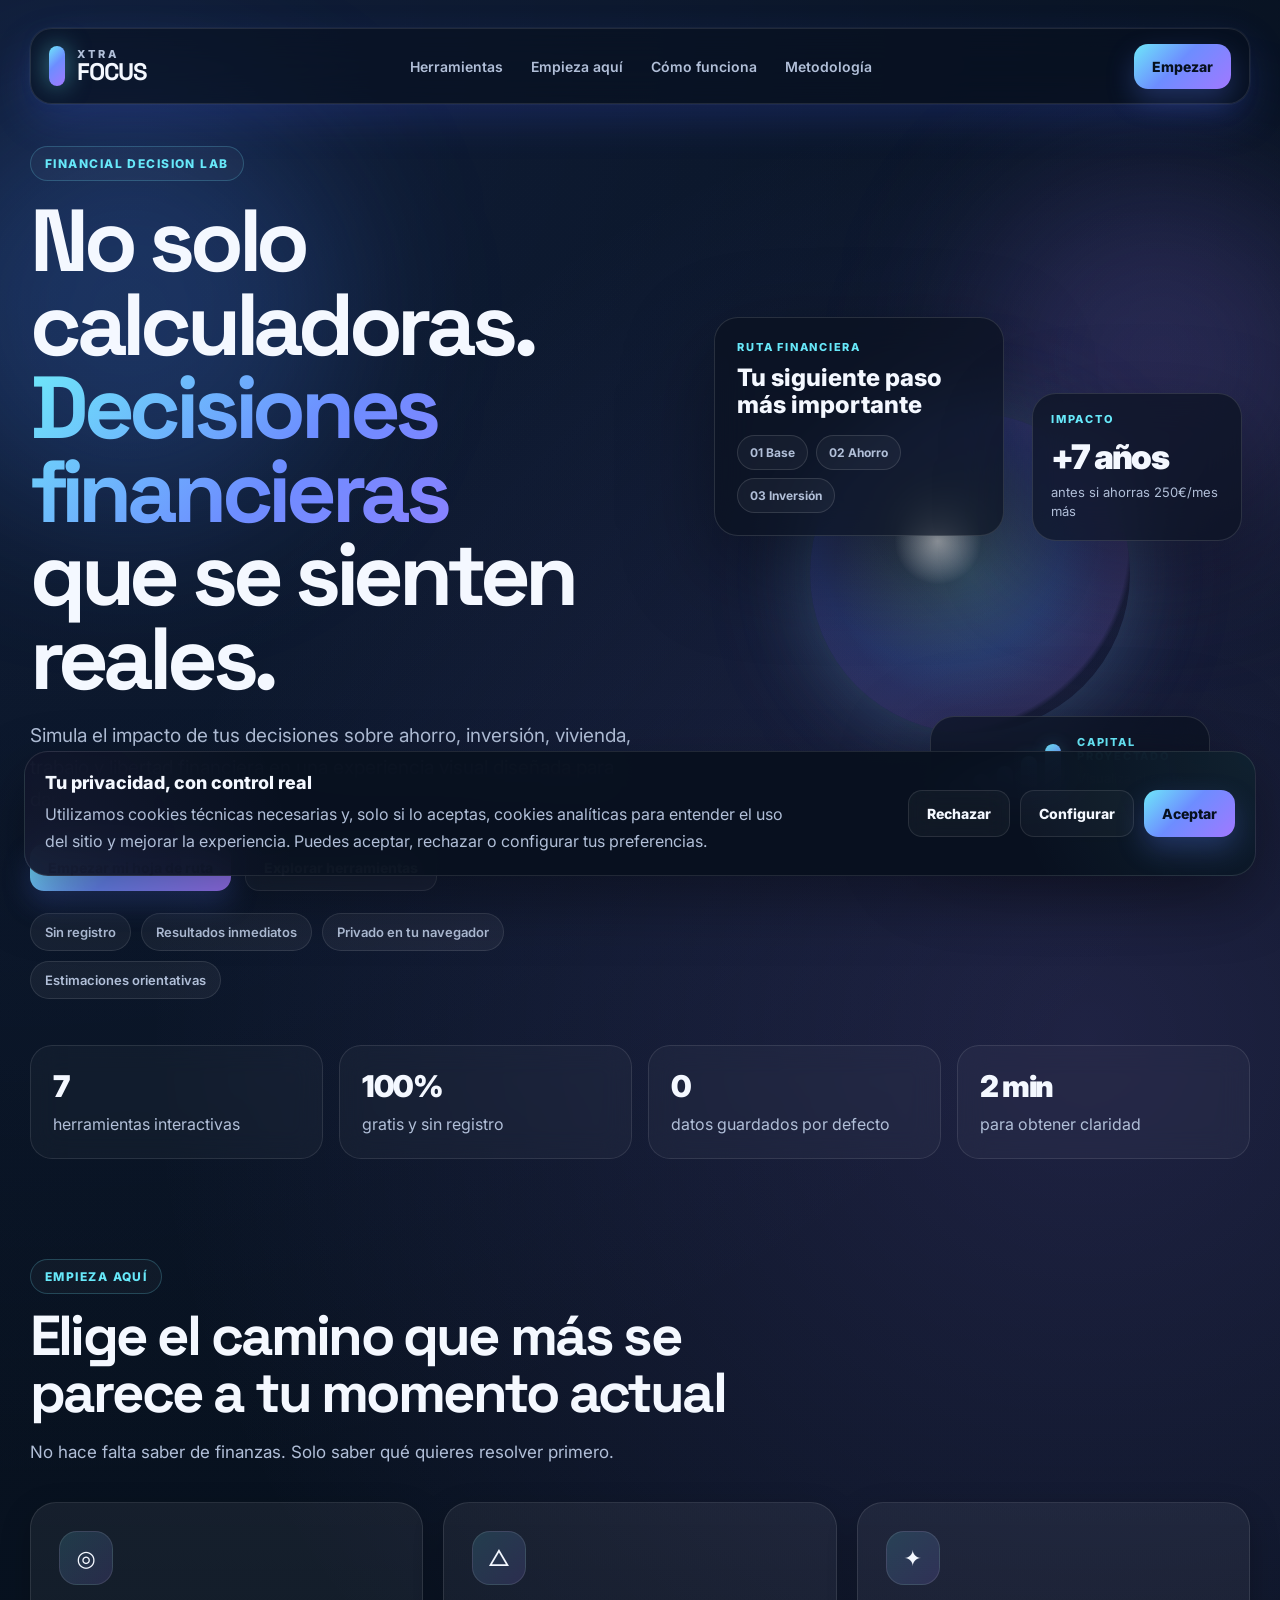
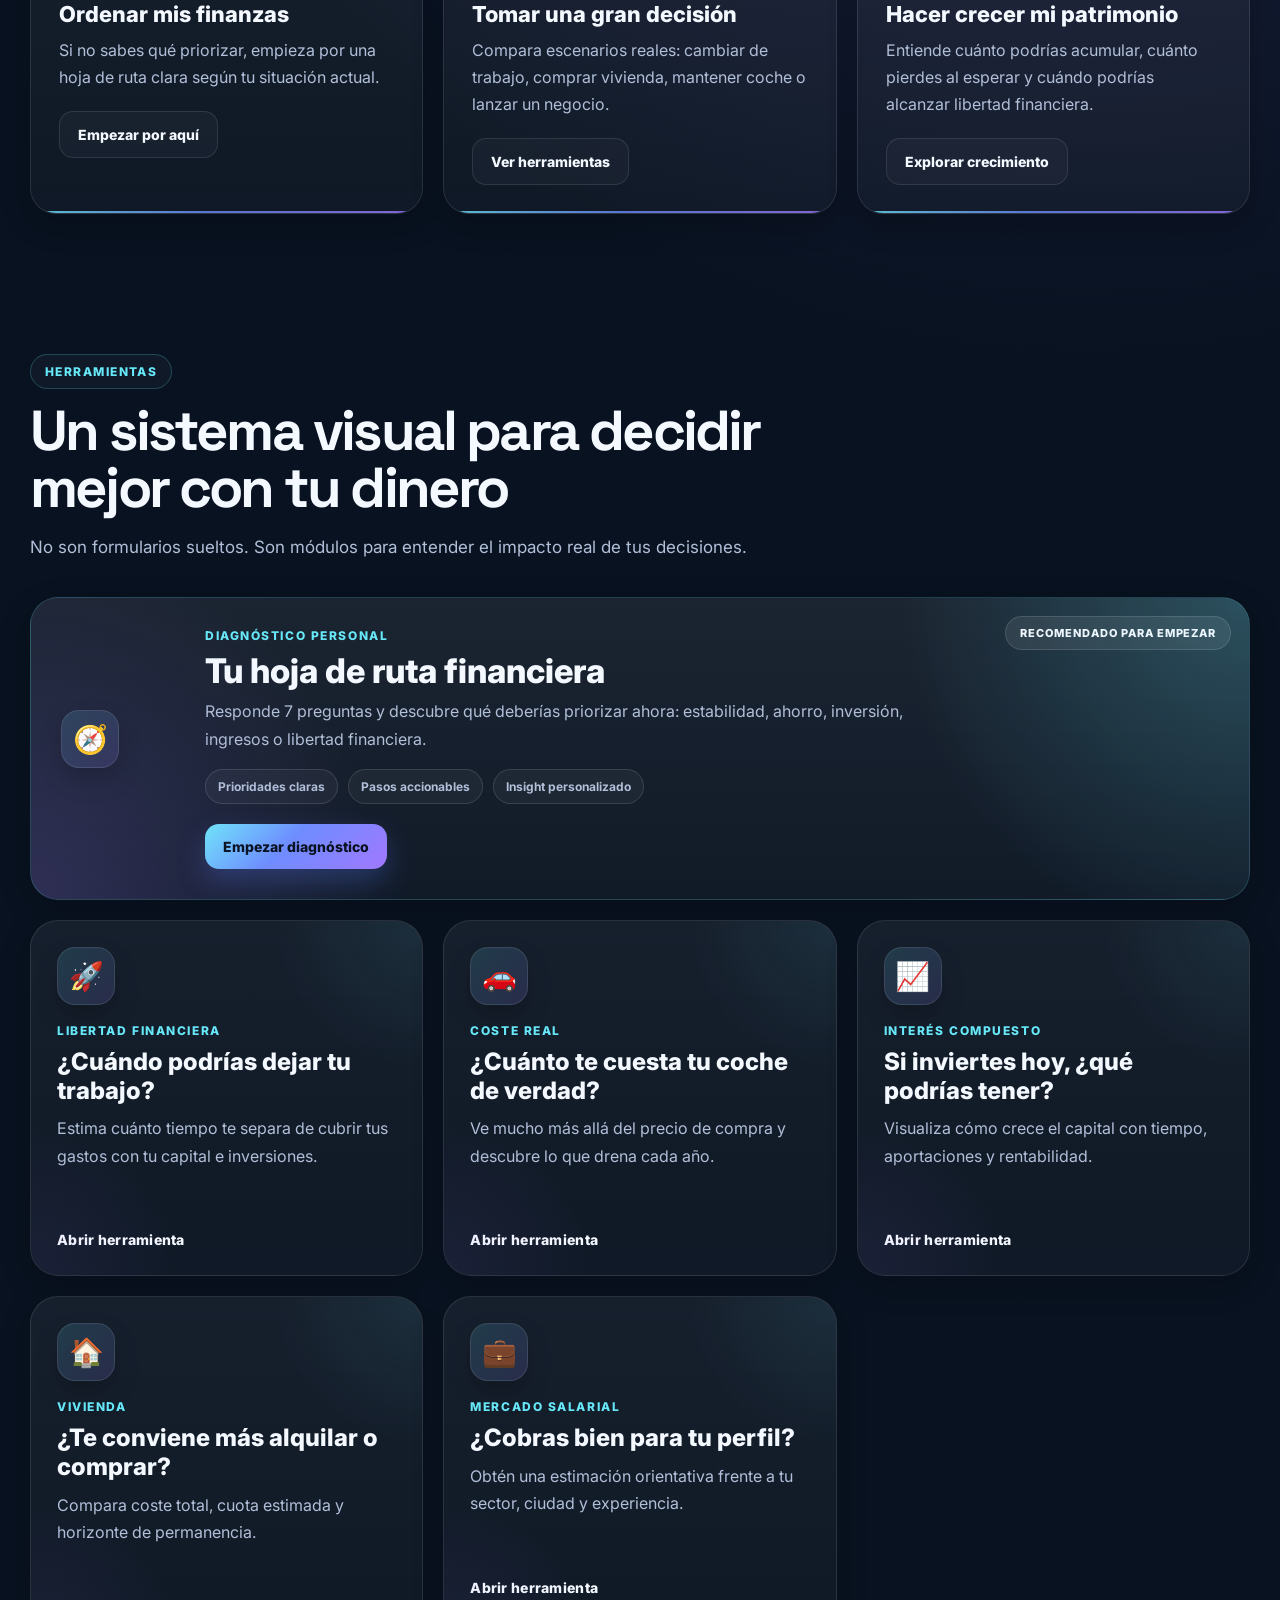
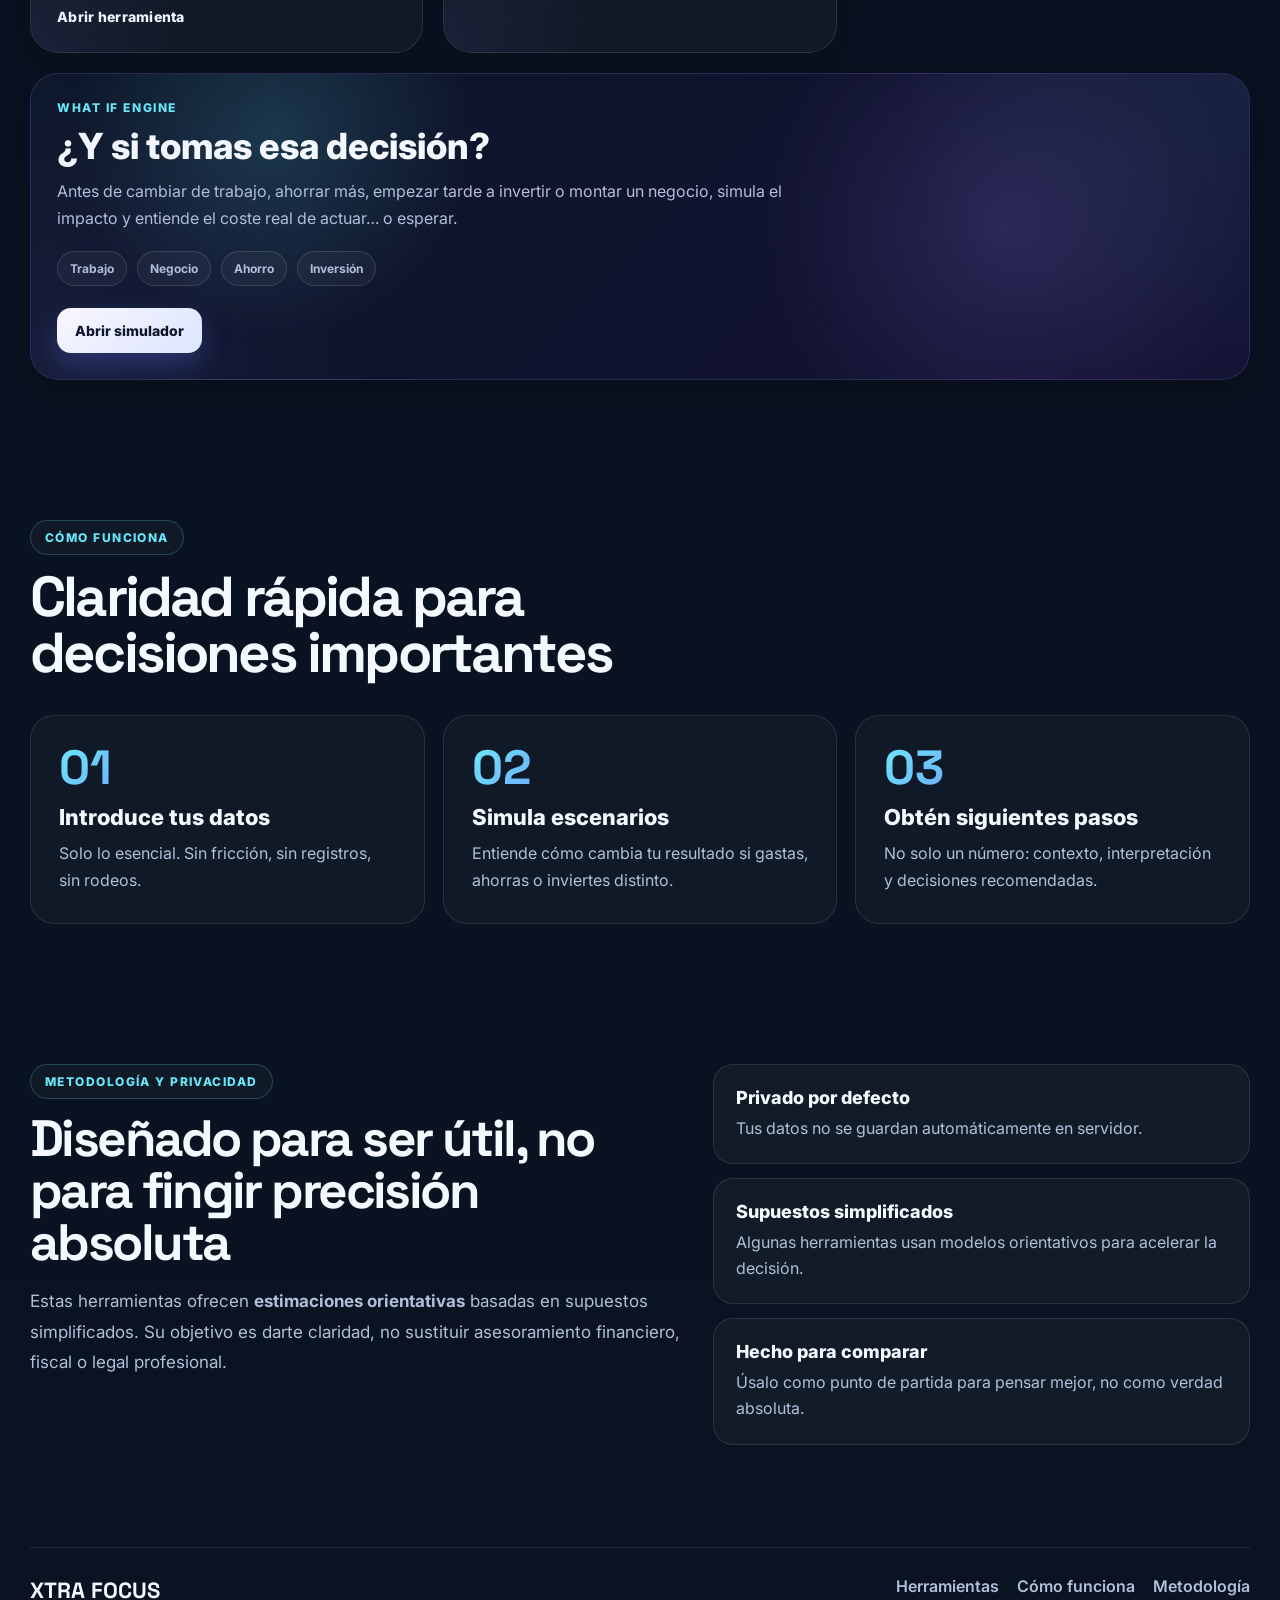
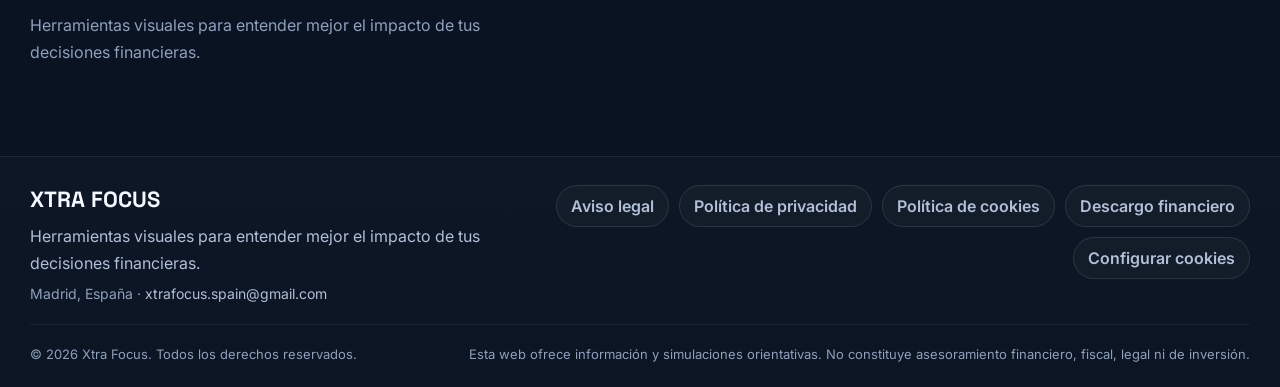
==== commit 6b3f7412: "5" ====
--- a/index.html
+++ b/index.html
@@ -15,7 +15,7 @@
     rel="stylesheet"
   />
   <link rel="stylesheet" href="styles.css" />
-</head>
+</head> 
 <body>
   <div class="bg-orb bg-orb-1"></div>
   <div class="bg-orb bg-orb-2"></div>
@@ -1176,5 +1176,6 @@
   </div>
 
   <script src="script.js"></script> 
+  <script src="cookies.js"></script>
 </body>
 </html>
--- a/styles.css
+++ b/styles.css
@@ -1878,4 +1878,16 @@
   .cookie-banner-actions .btn {
     width: 100%;
   }
+}
+
+.cookie-banner.is-hidden,
+.cookie-panel.is-hidden {
+  display: none !important;
+  visibility: hidden !important;
+  opacity: 0 !important;
+  pointer-events: none !important;
+}
+
+[hidden] {
+  display: none !important;
 }
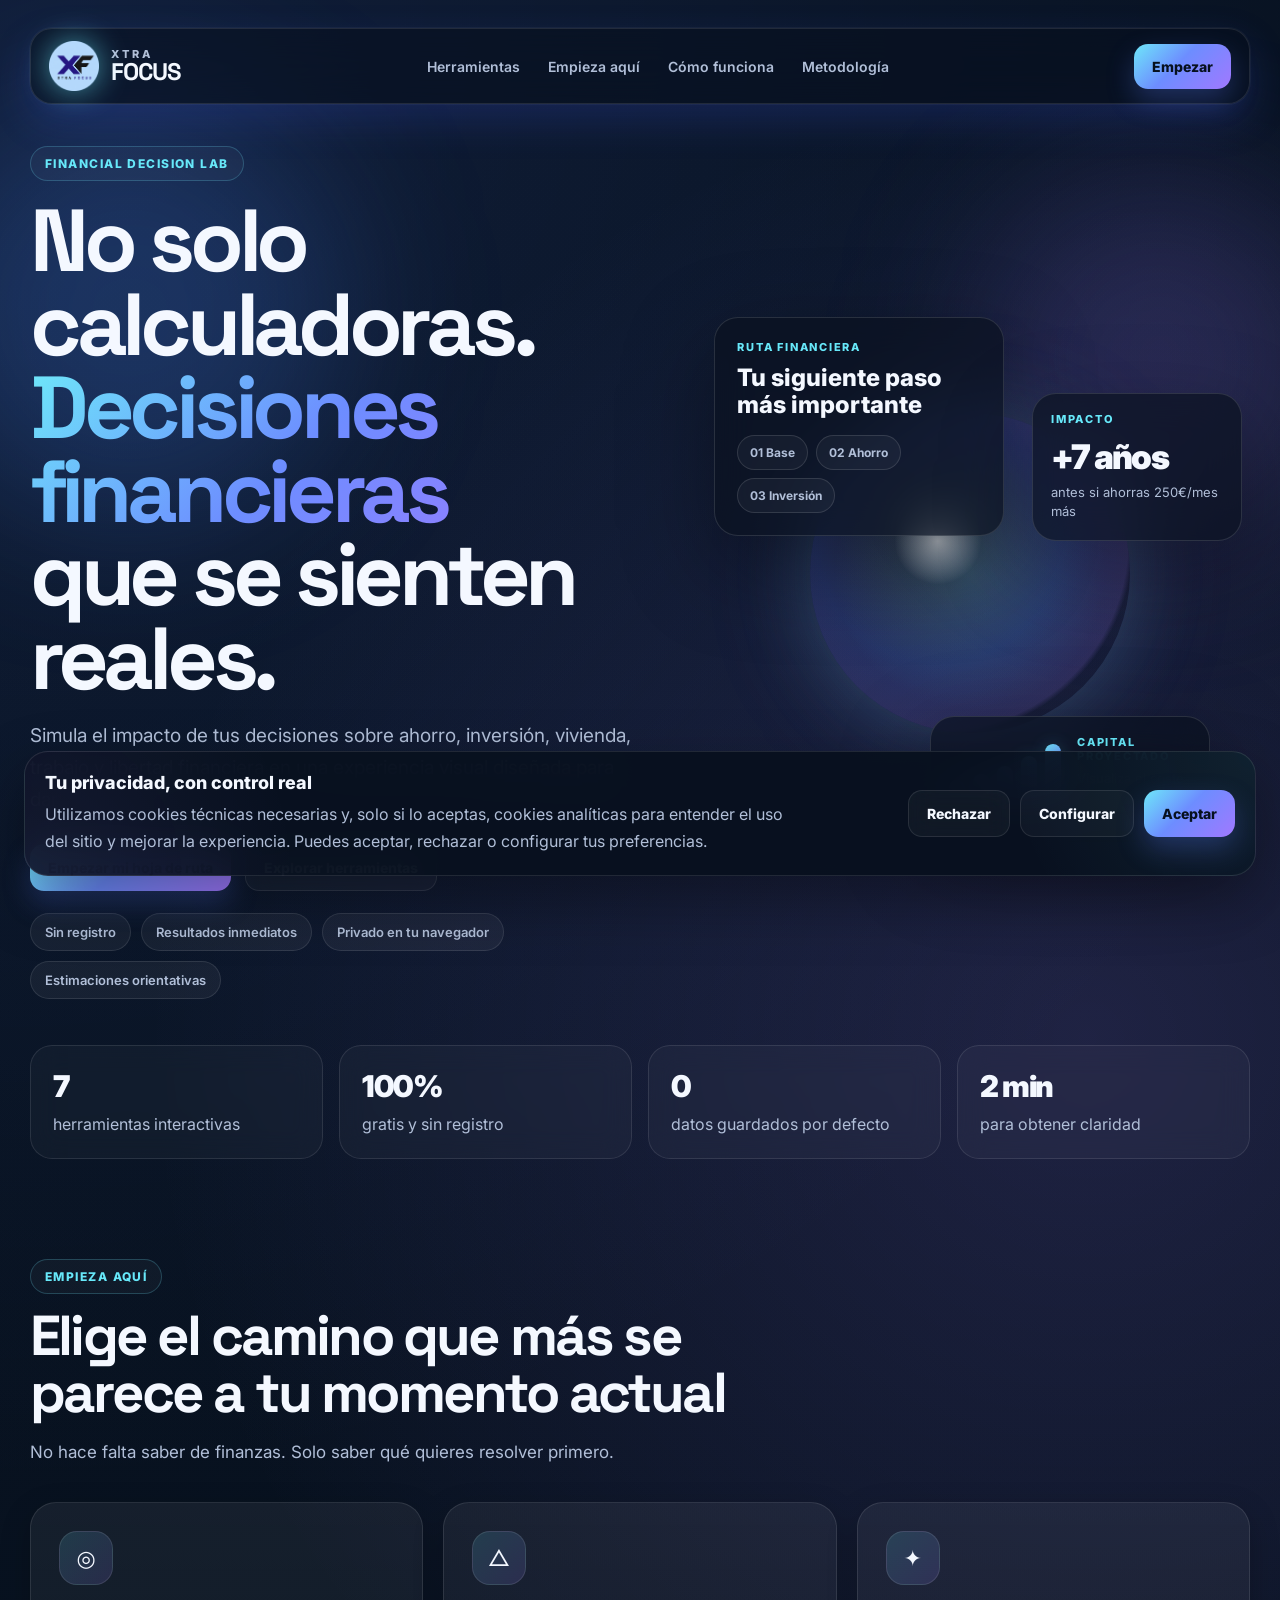
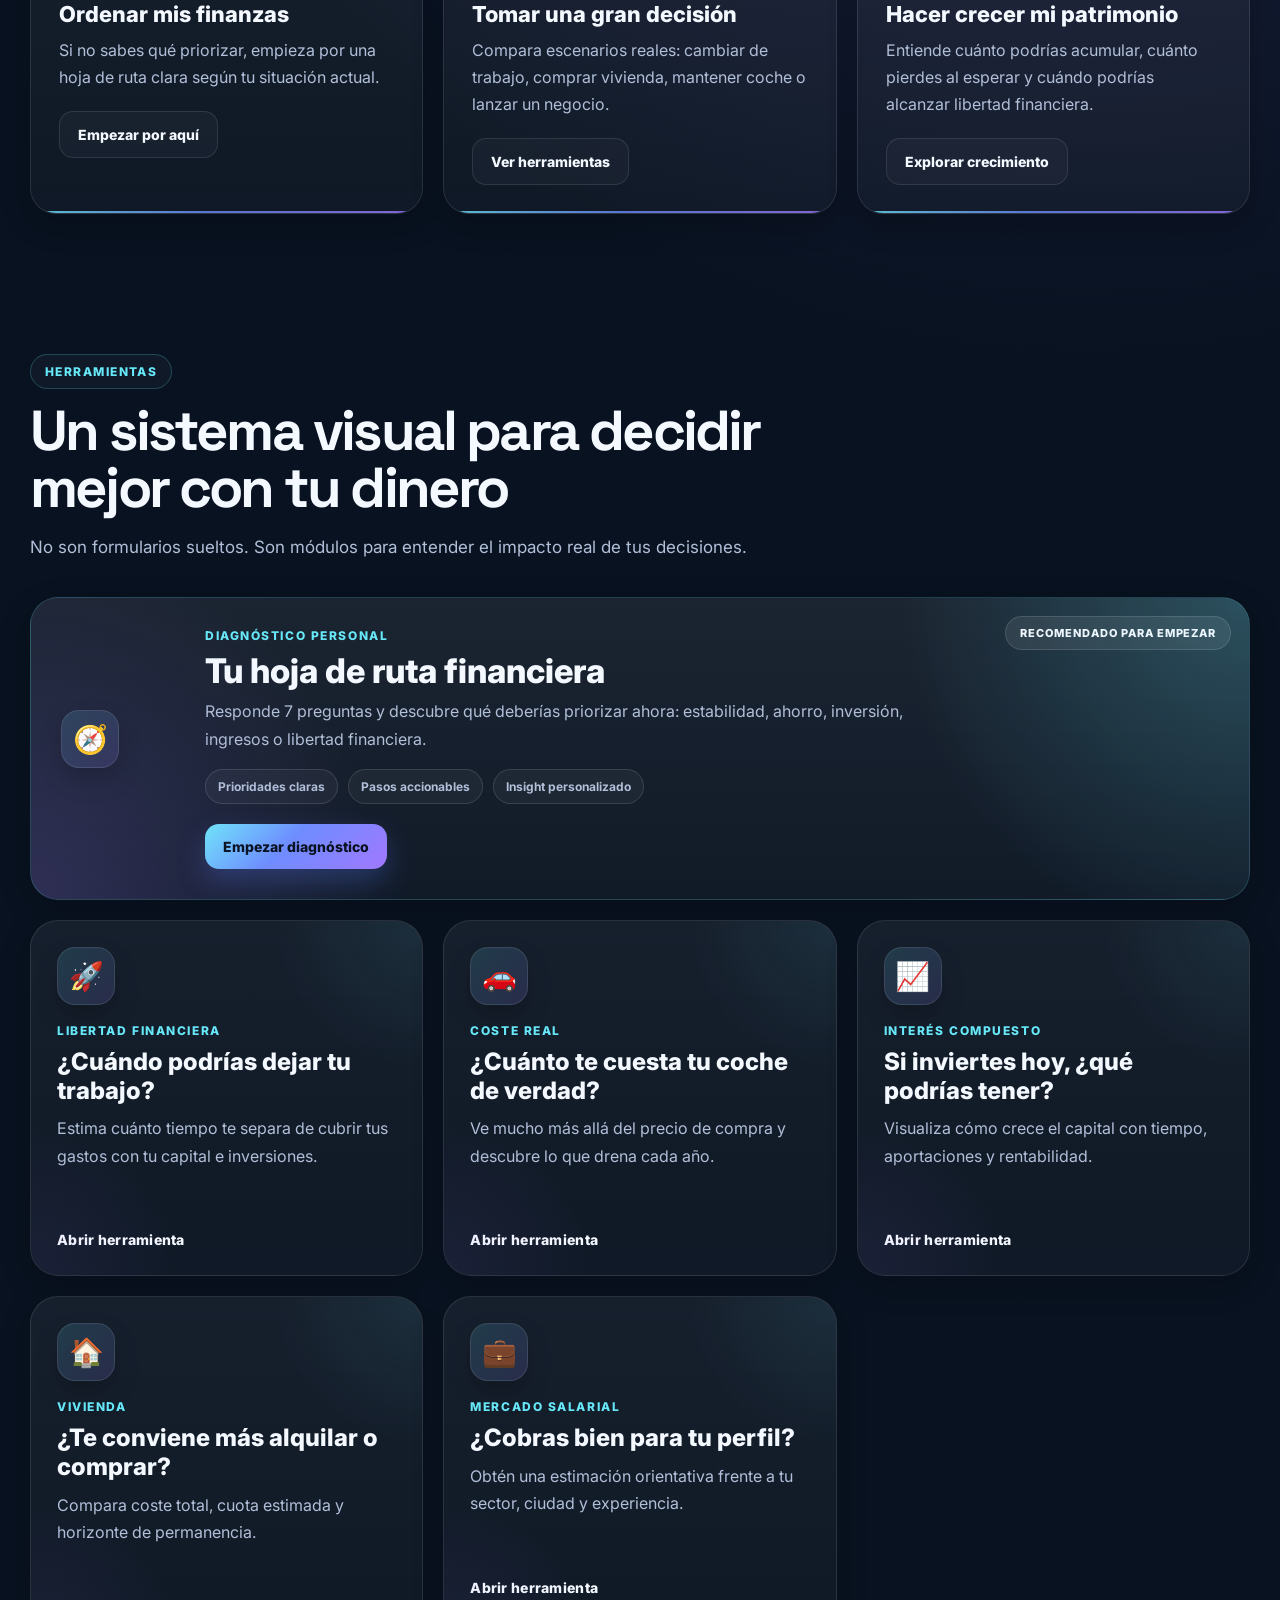
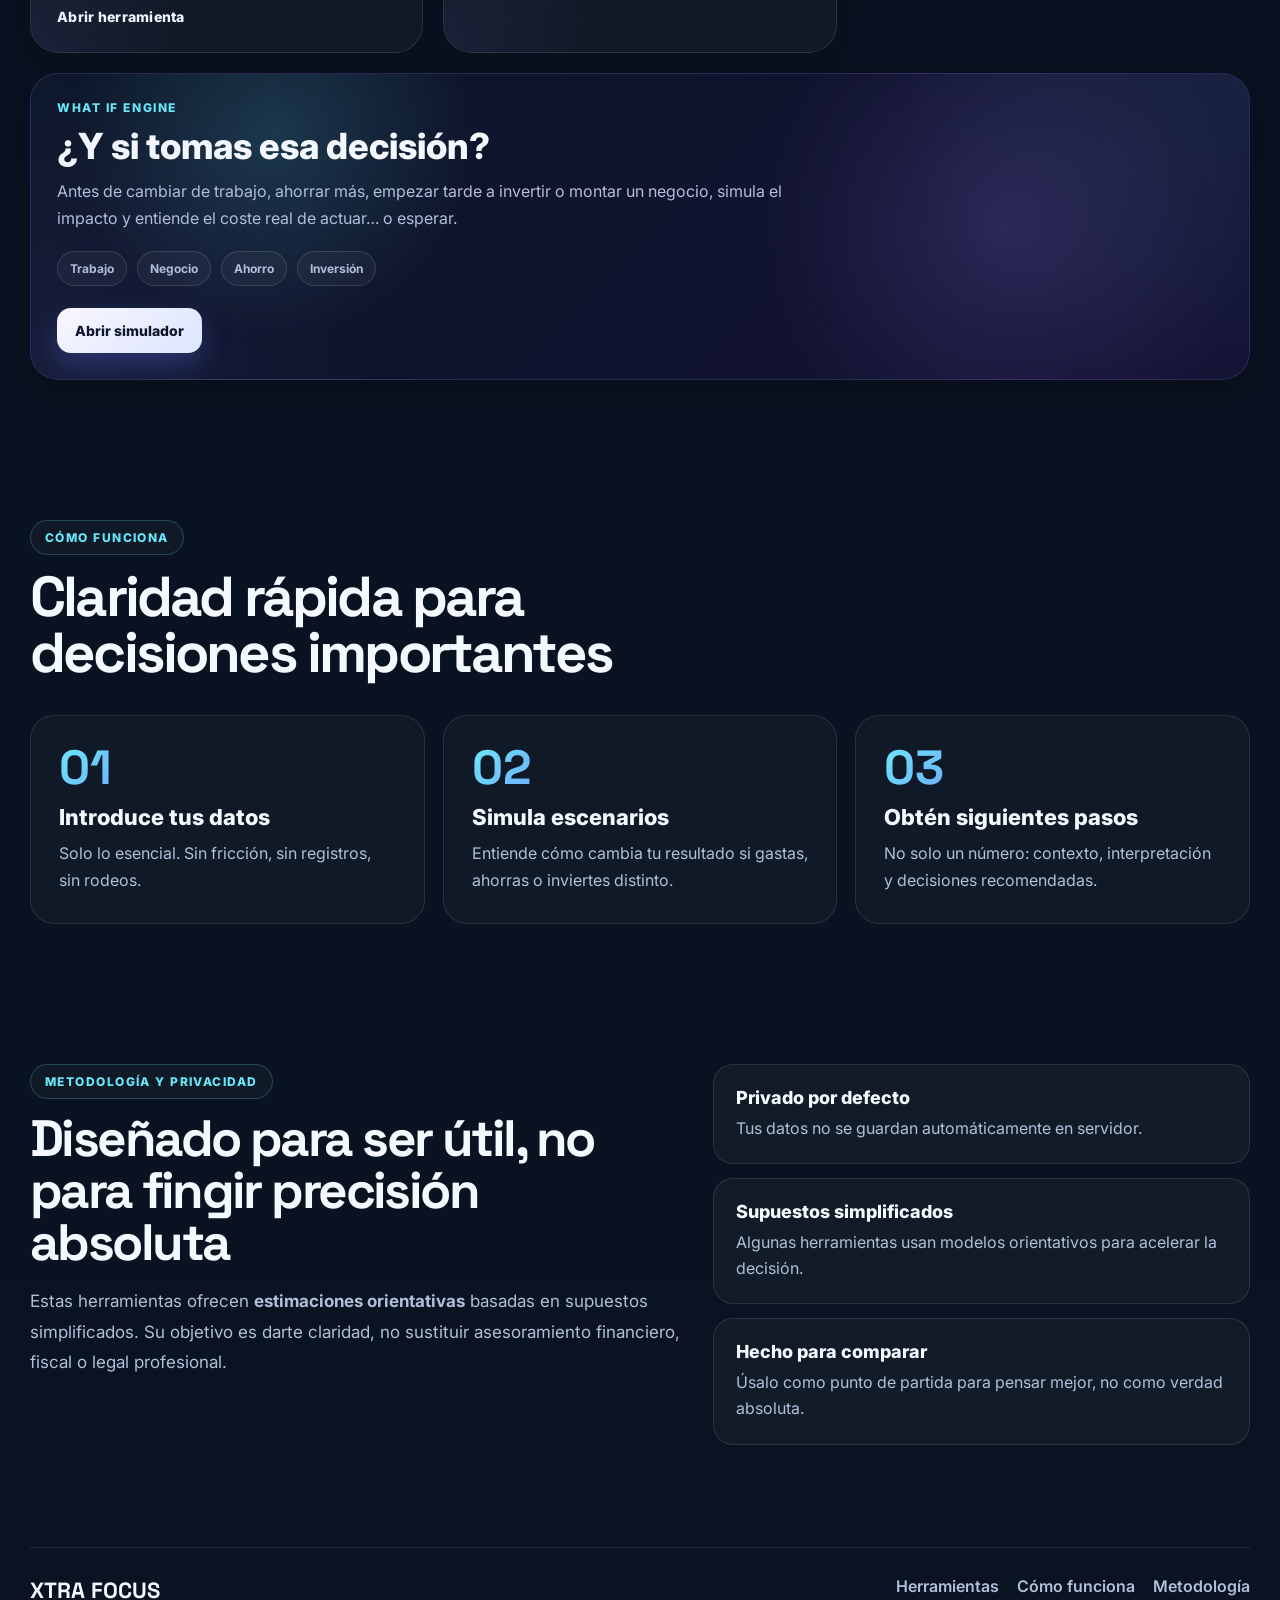
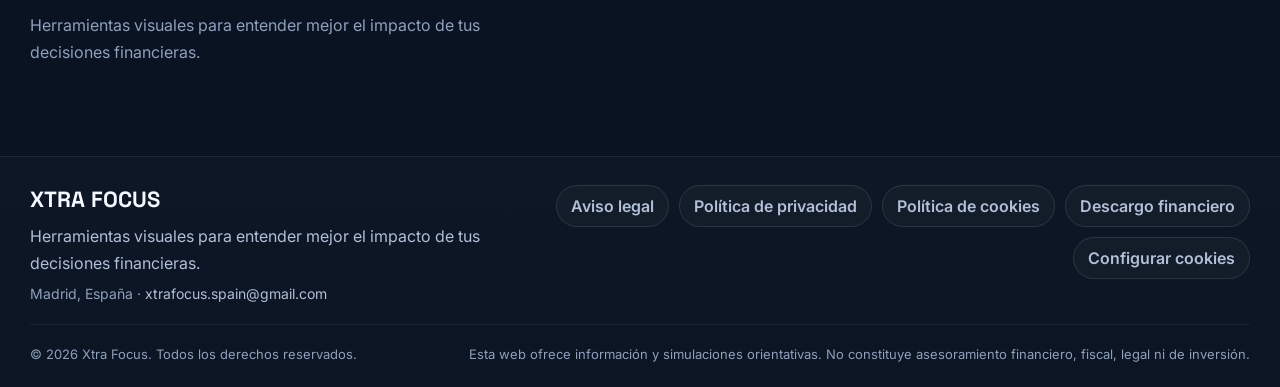
==== commit 6ae30083: "6" ====
--- a/index.html
+++ b/index.html
@@ -14,6 +14,7 @@
     href="https://fonts.googleapis.com/css2?family=Inter:wght@400;500;600;700;800;900&family=Space+Grotesk:wght@500;700&display=swap"
     rel="stylesheet"
   />
+  <link rel="icon" type="image/png" href="favivon.png">   
   <link rel="stylesheet" href="styles.css" />
 </head> 
 <body>
@@ -25,12 +26,13 @@
   <!-- HEADER -->
   <header class="site-header">
     <div class="container header-inner">
-      <a href="#" class="brand">
-        <div class="brand-mark"></div>
-        <div class="brand-text">
-          <span class="brand-top">XTRA</span>
-          <span class="brand-bottom">FOCUS</span>
-        </div>
+        <a href="#" class="brand">
+          <img src="favivon.png" alt="Logo Xtra Focus" class="brand-mark">
+
+          <div class="brand-text">
+            <span class="brand-top">XTRA</span>
+            <span class="brand-bottom">FOCUS</span>
+          </div>
       </a>
 
       <nav class="main-nav">
--- a/styles.css
+++ b/styles.css
@@ -135,7 +135,7 @@
   display: flex;
   align-items: center;
   justify-content: space-between;
-  gap: 18px;
+  gap: 40px;
   min-height: 76px;
   padding: 12px 18px;
   border: 1px solid var(--line);
@@ -154,11 +154,12 @@
 }
 
 .brand-mark {
-  width: 16px;
-  height: 40px;
-  border-radius: 999px;
-  background: var(--grad-main);
-  box-shadow: 0 0 24px rgba(103, 232, 249, 0.55);
+  width: 50px; /* Tamaño del logo */
+  height: auto;
+  filter: drop-shadow(0 0 15px rgba(103, 232, 249, 0.6));
+  background: none;
+  border-radius: 0;
+  display: block;
 }
 
 .brand-text {
